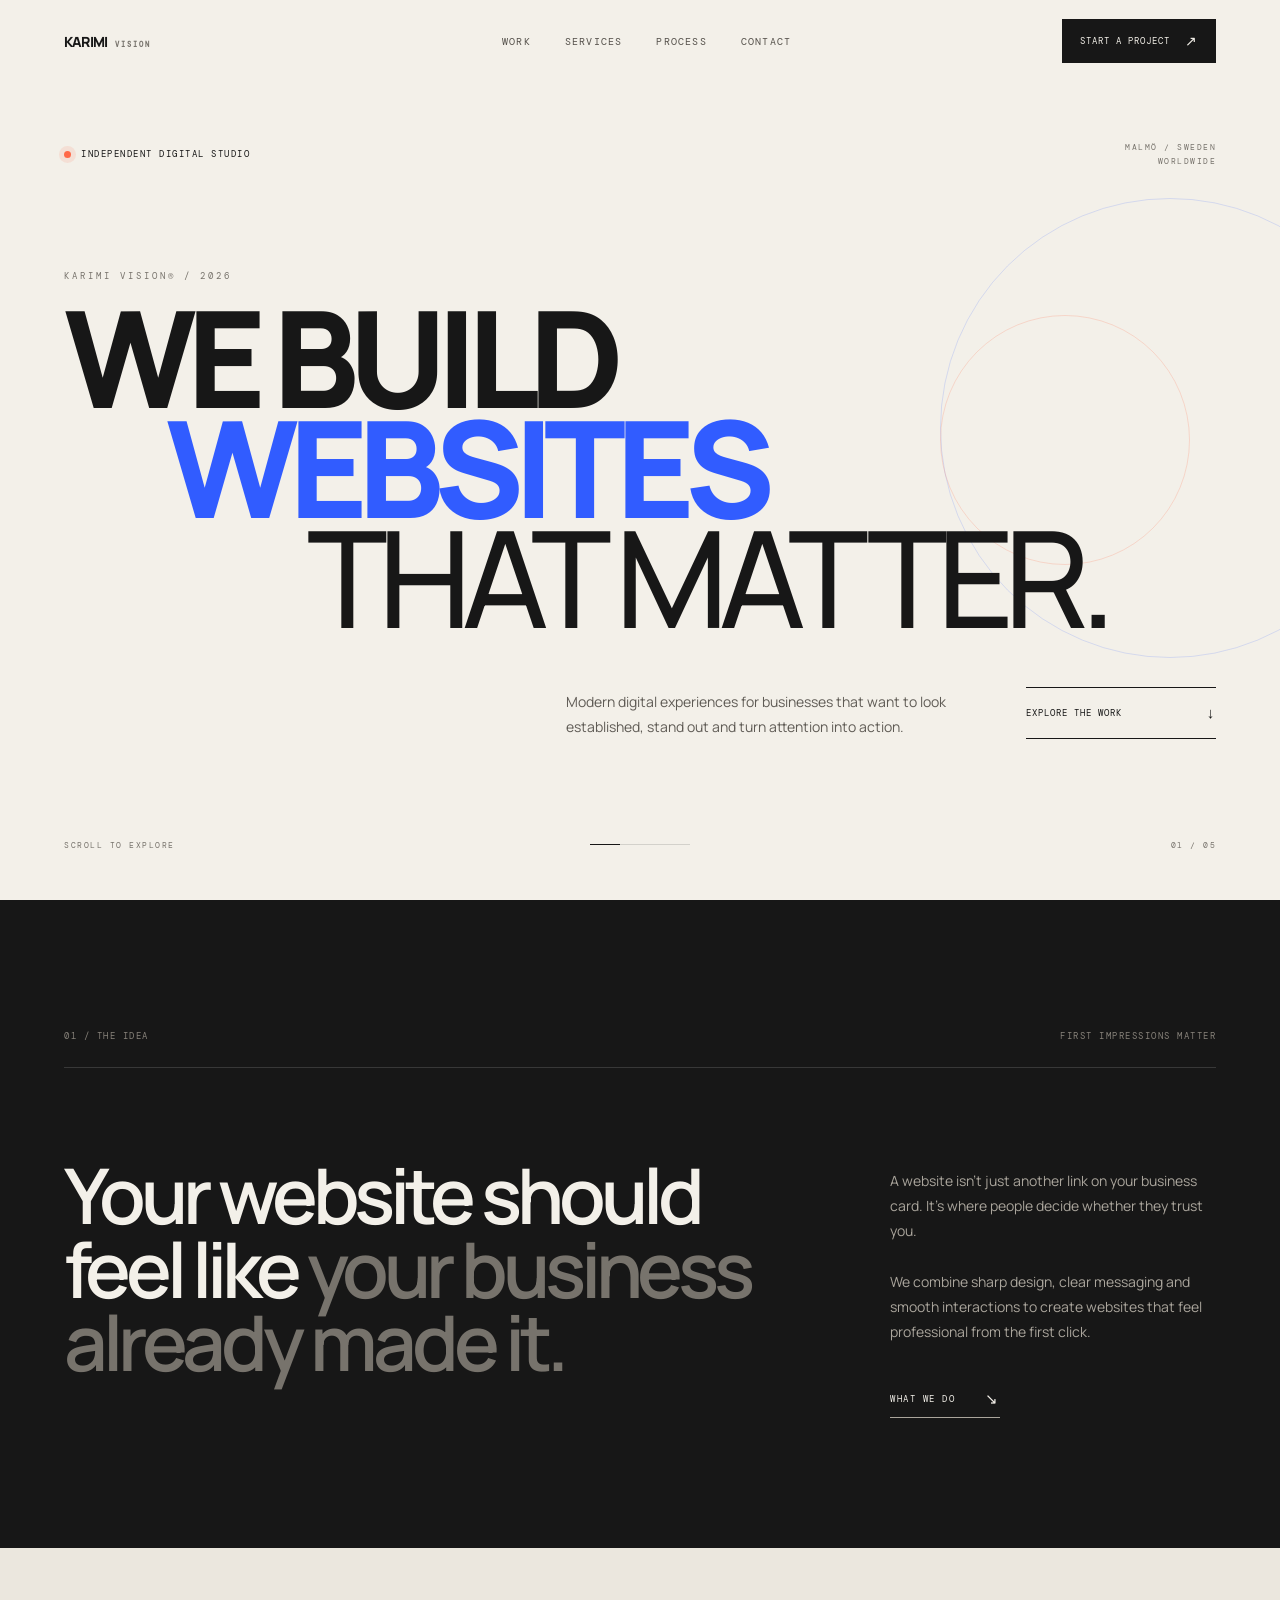
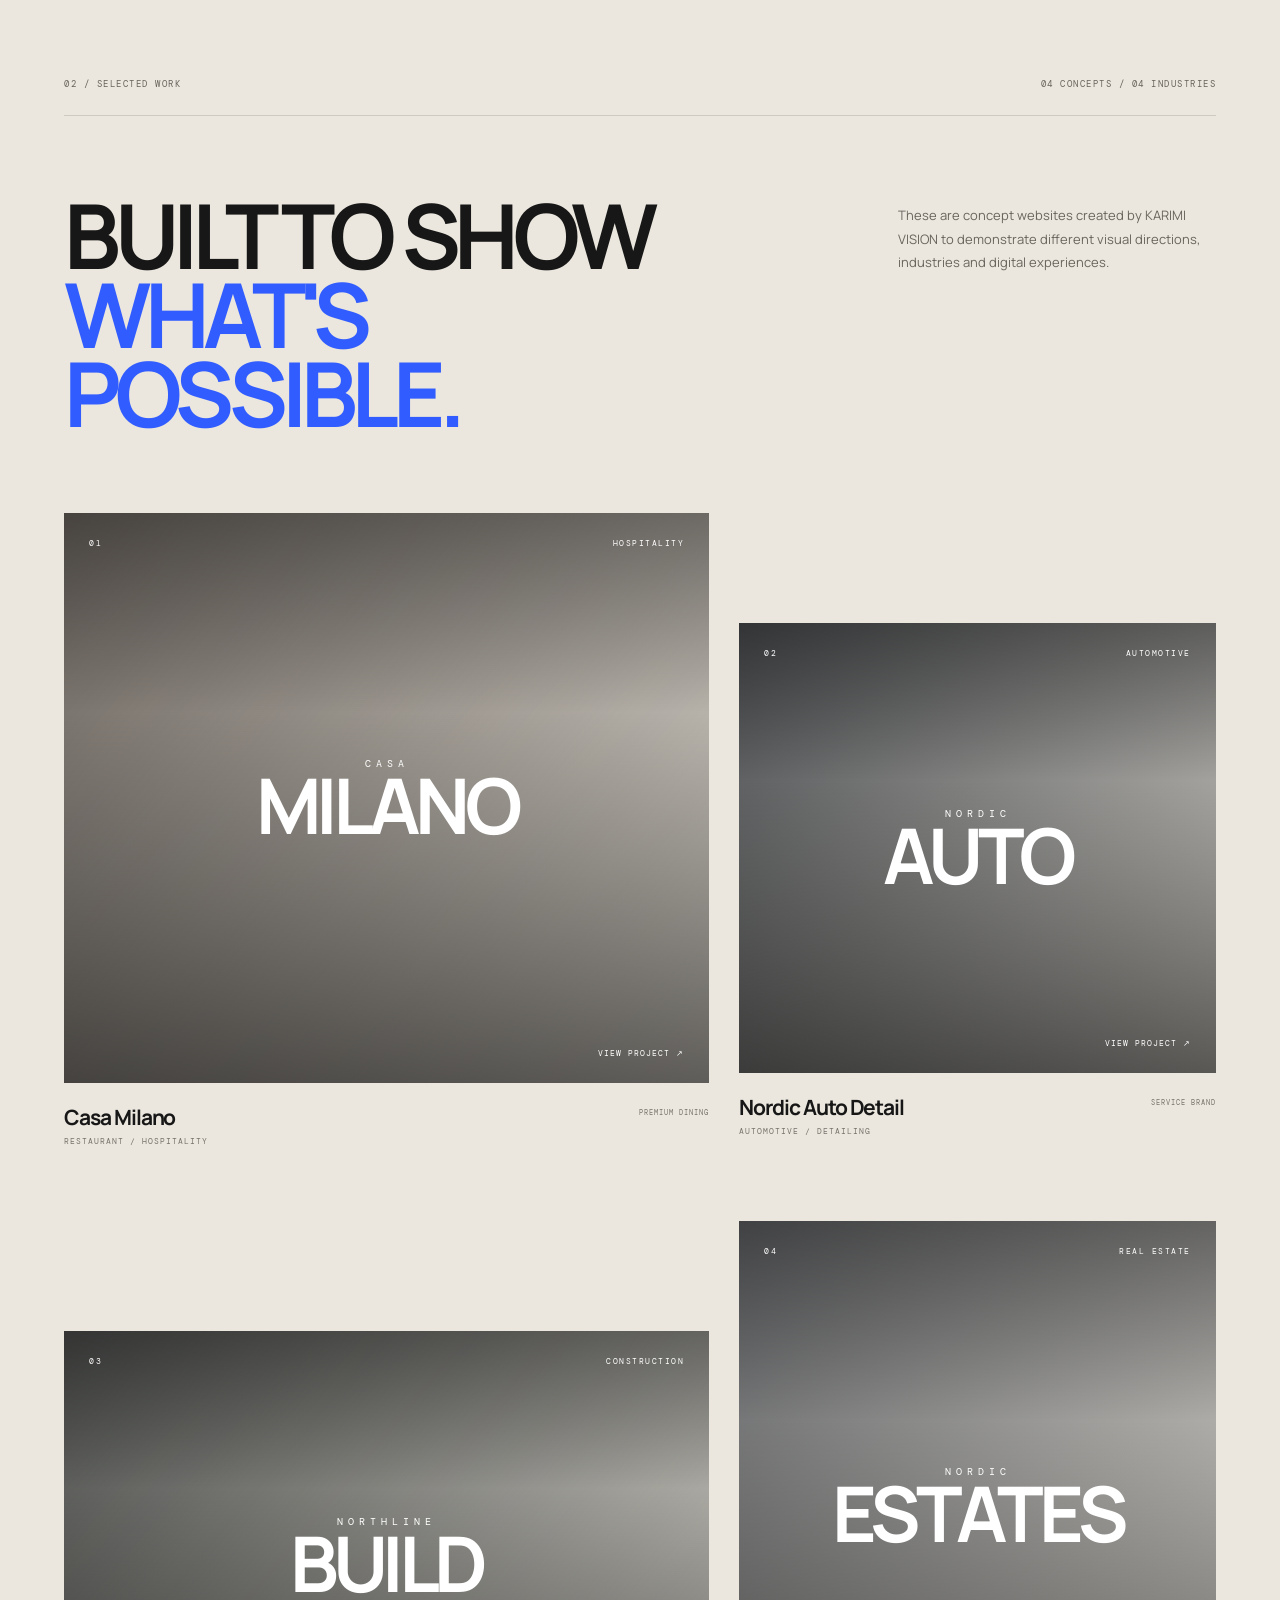
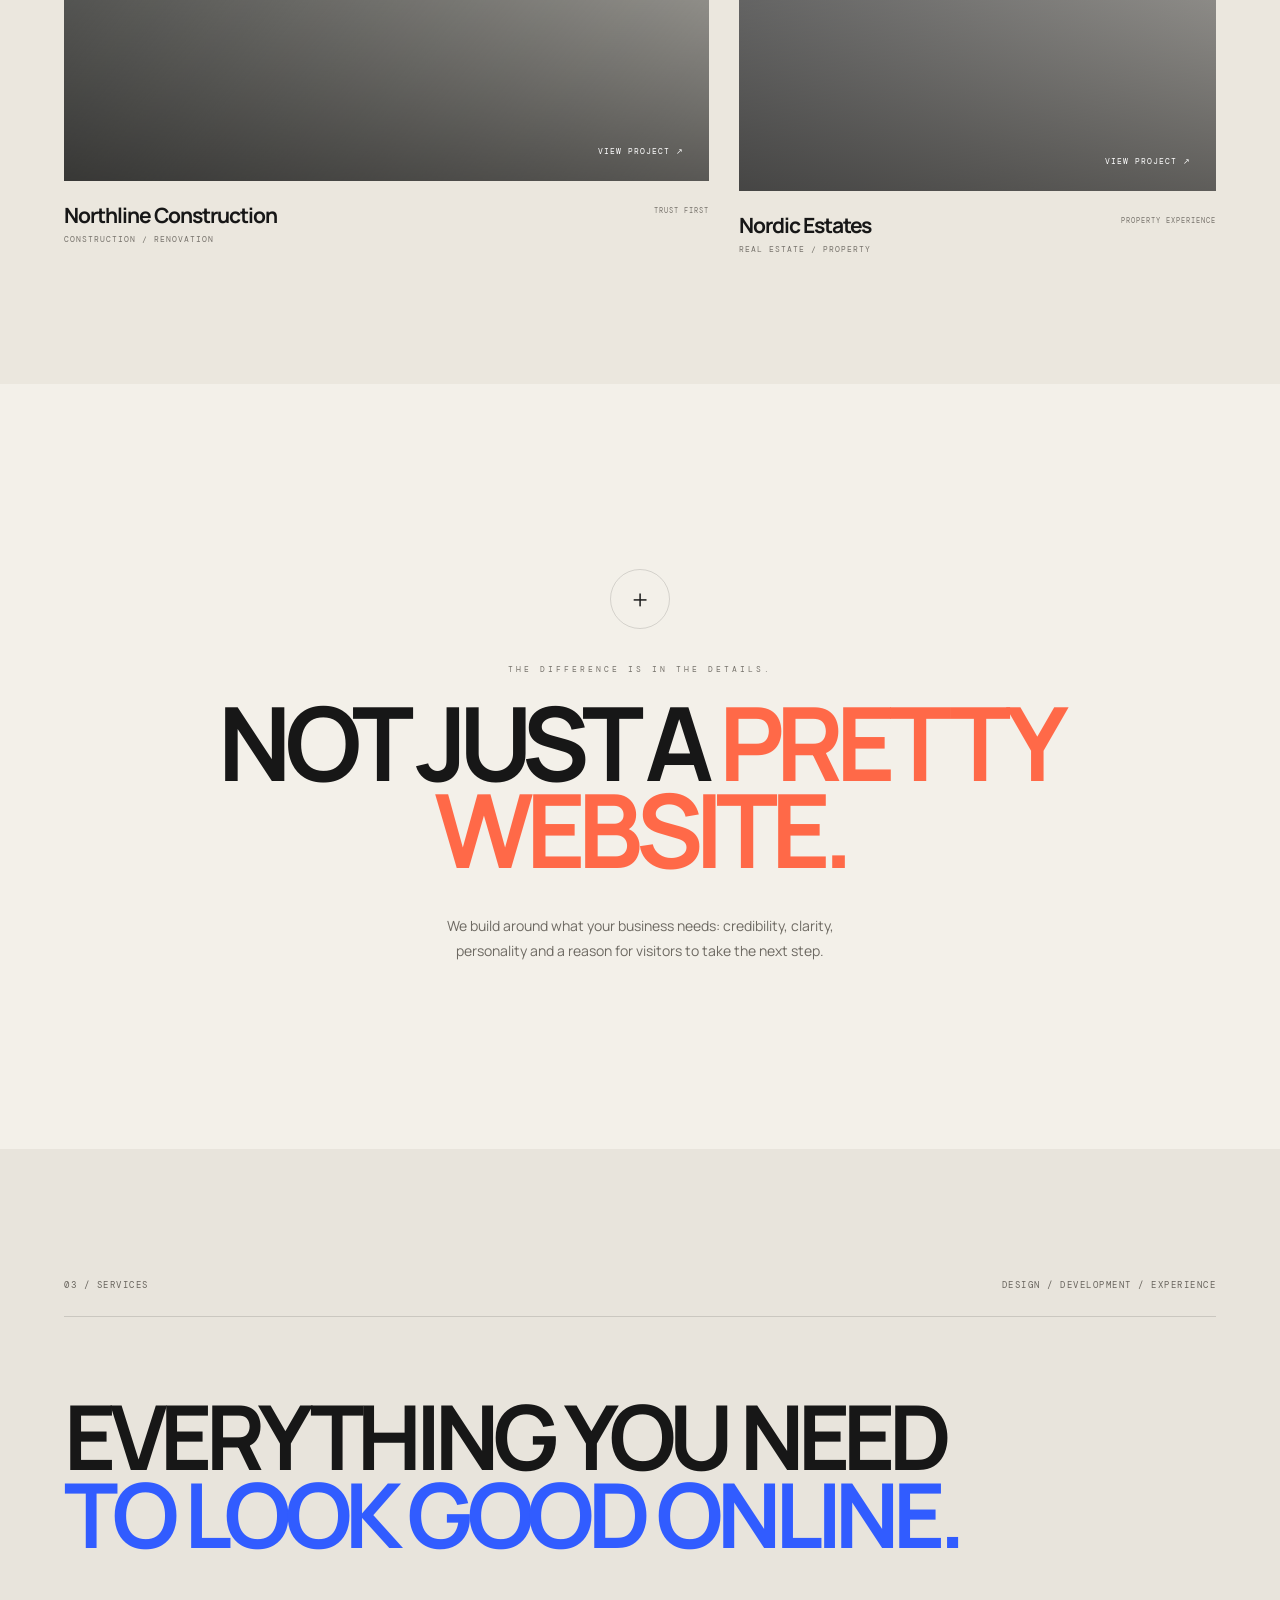
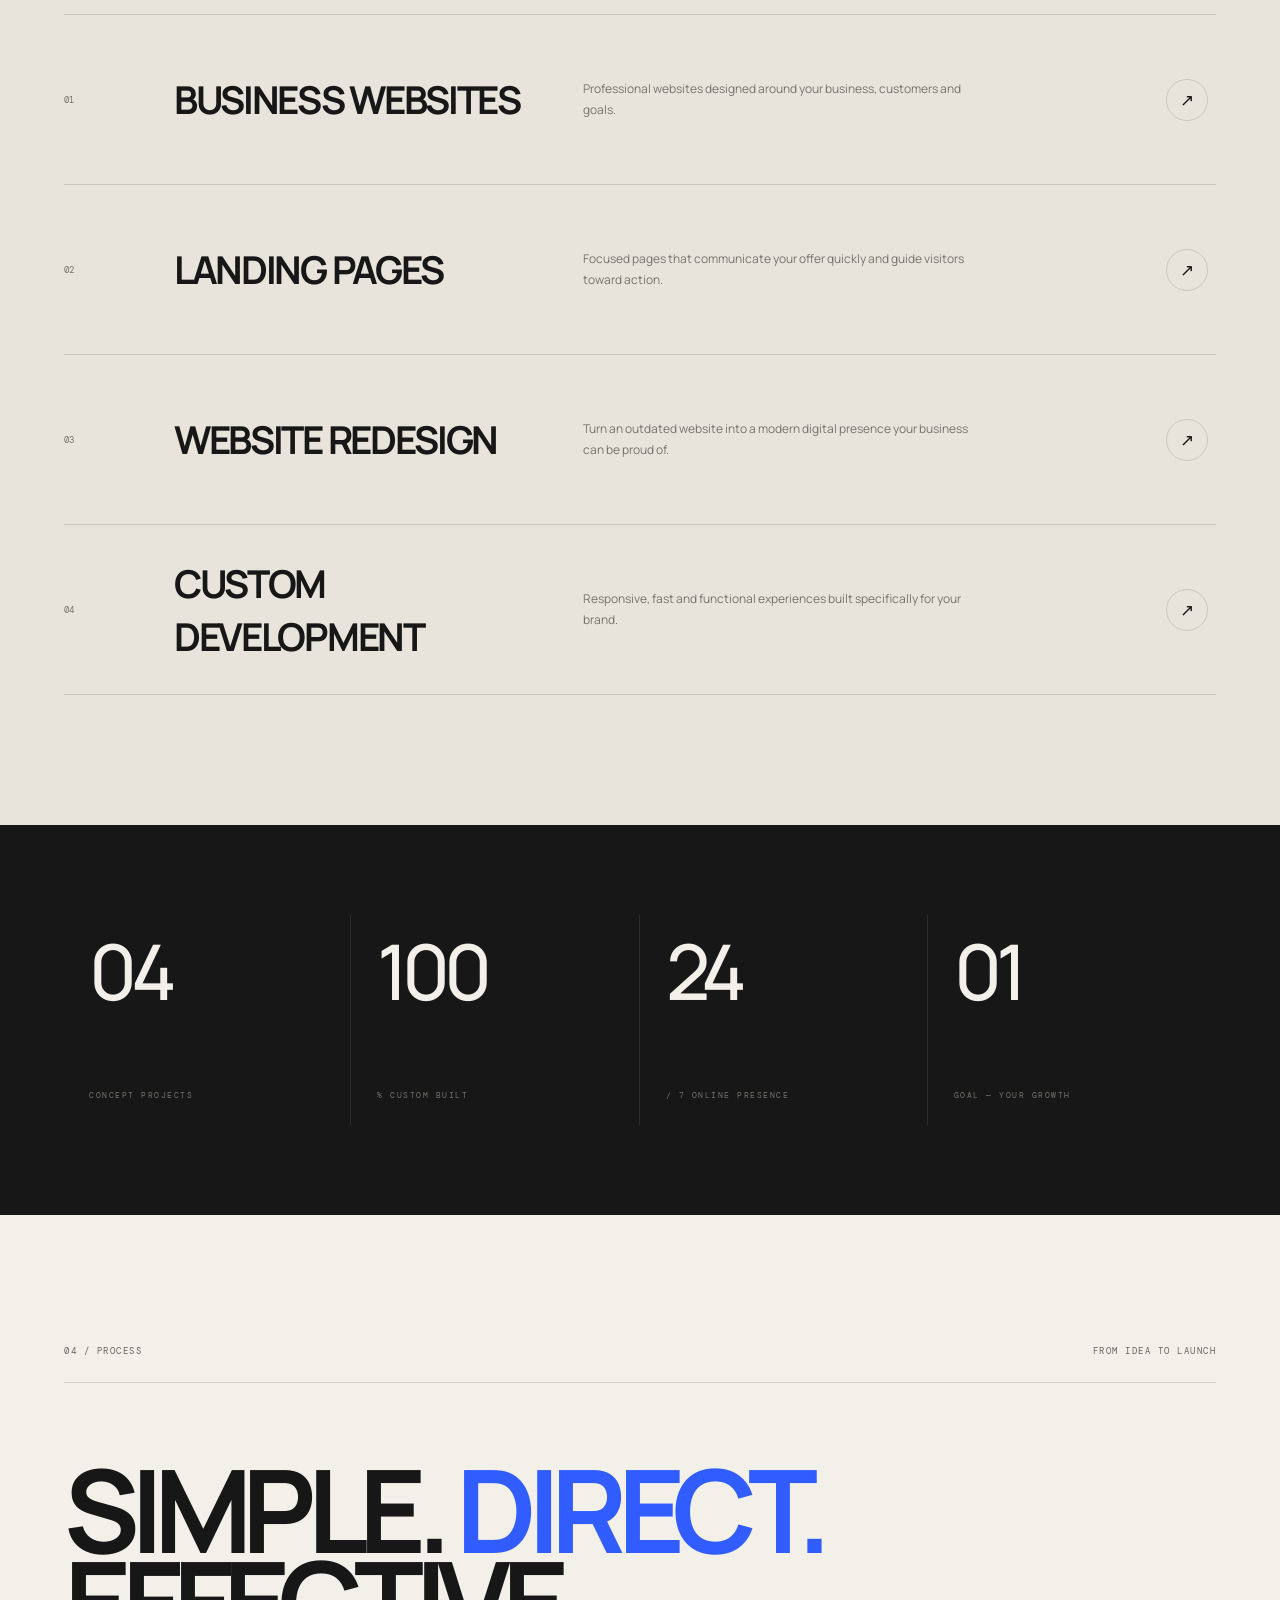
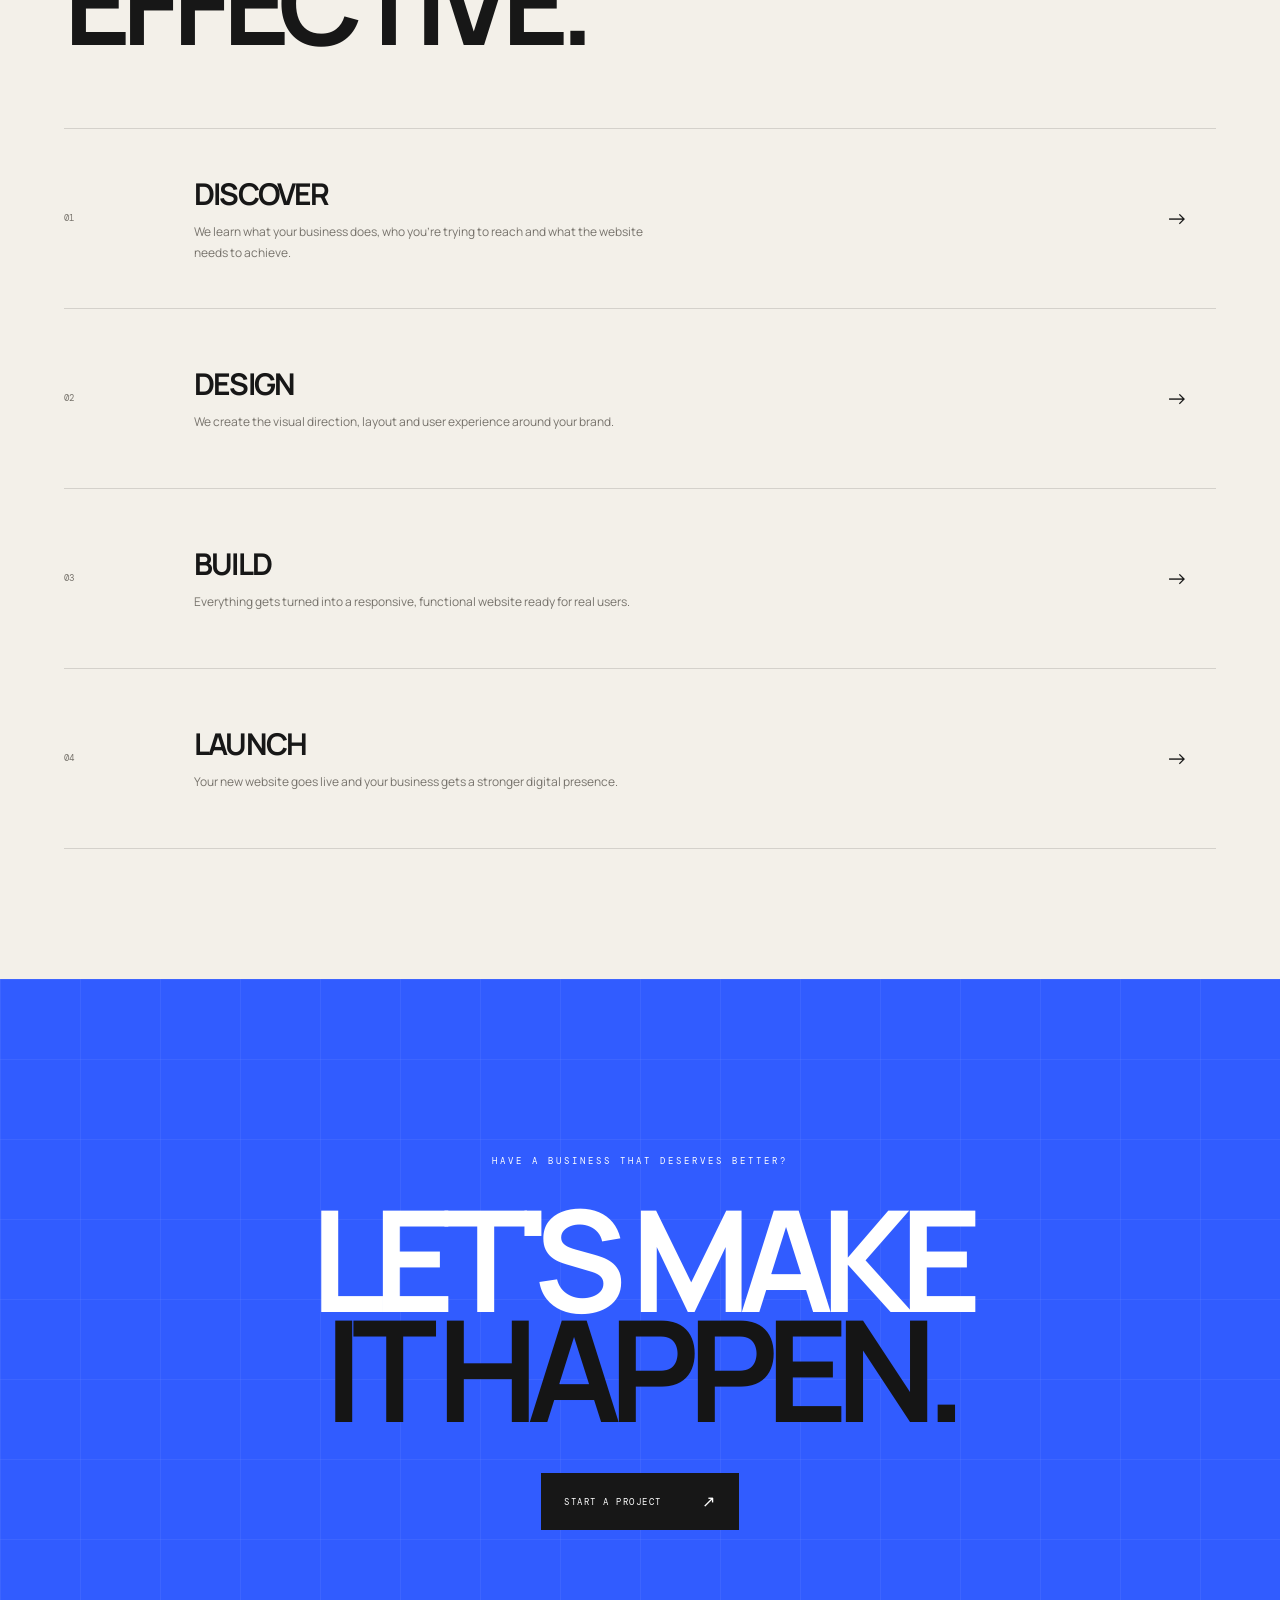
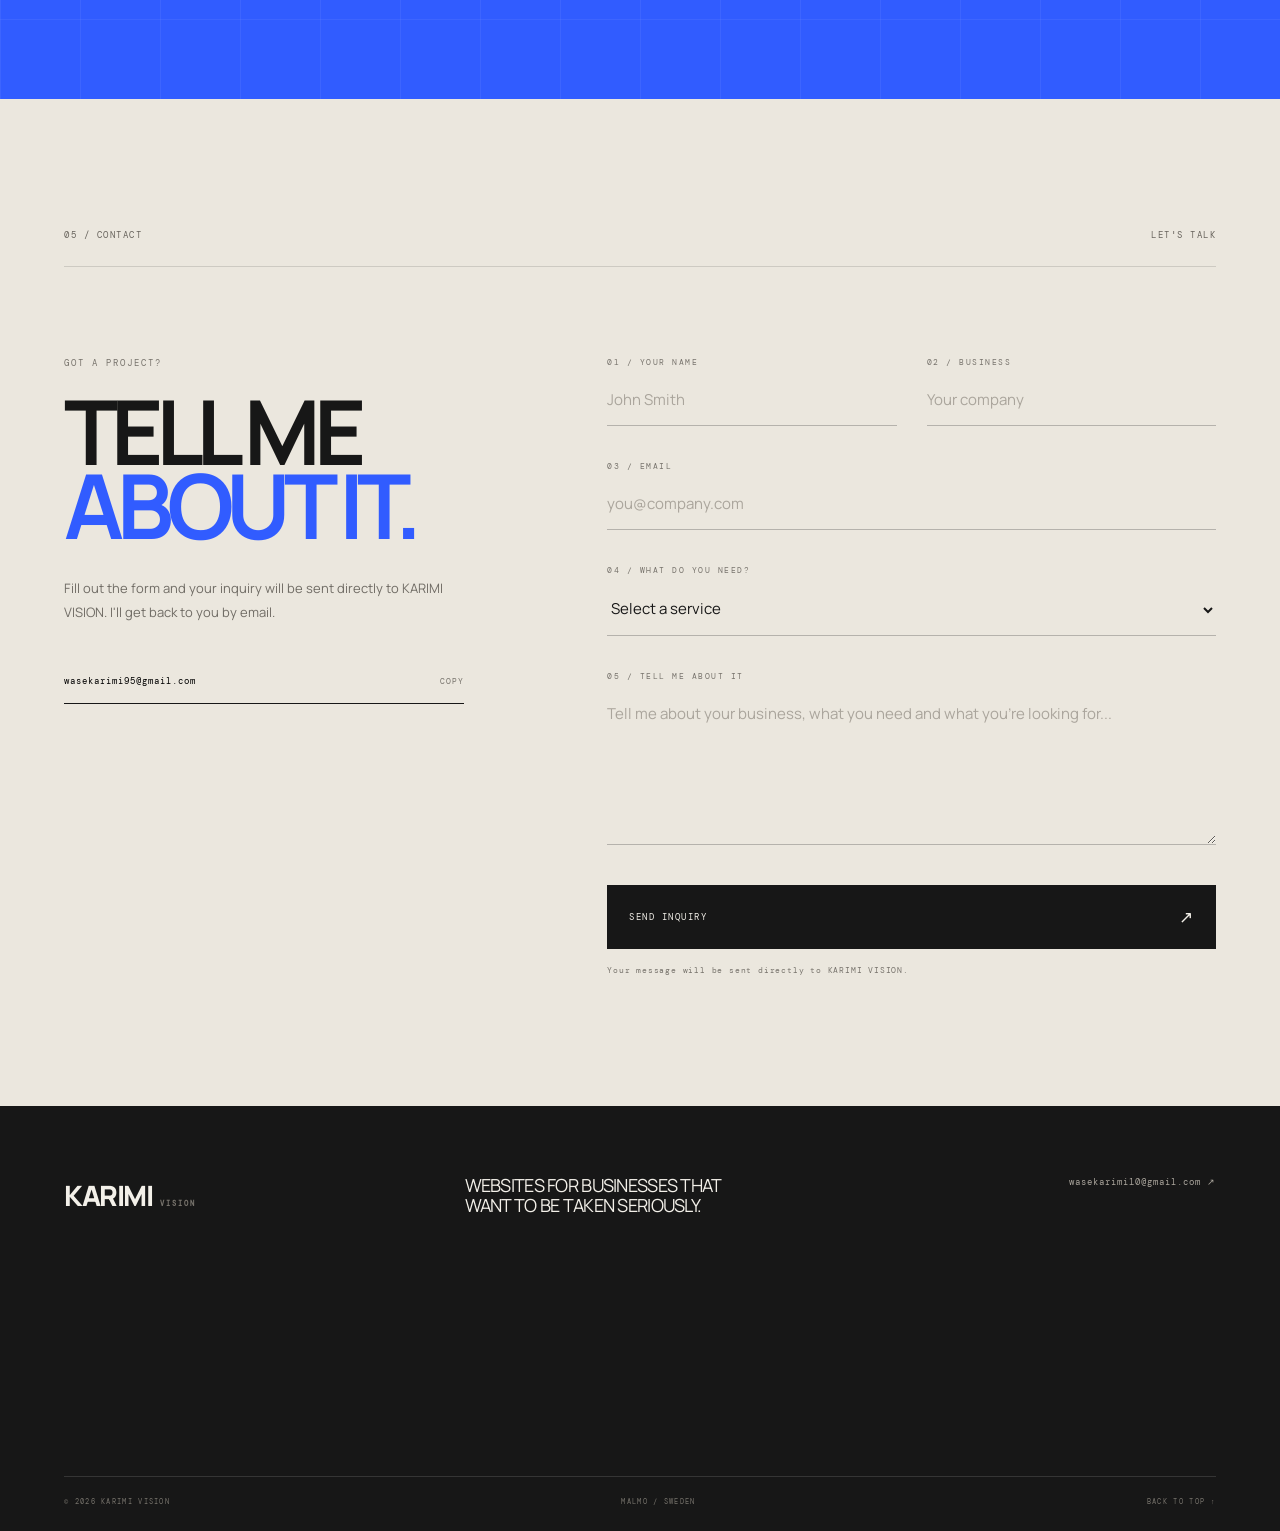
==== index.html @ 79d0174e "Add files via upload" ====
<!DOCTYPE html>
<html lang="en">

<head>
    <meta charset="UTF-8">
    <meta name="viewport" content="width=device-width, initial-scale=1.0">

    <title>KARIMI VISION — Digital Experiences</title>

    <meta name="description"
        content="KARIMI VISION creates modern, high-converting websites for businesses that want to stand out.">

    <link rel="preconnect" href="https://fonts.googleapis.com">
    <link rel="preconnect" href="https://fonts.gstatic.com" crossorigin>

    <link
        href="https://fonts.googleapis.com/css2?family=DM+Mono:wght@400;500&family=Manrope:wght@400;500;600;700;800&display=swap"
        rel="stylesheet">

    <link rel="stylesheet" href="style.css">
</head>

<body>

    <!-- =========================
         NAVIGATION
    ========================== -->

    <header class="nav" id="nav">

        <a href="#home" class="brand">
            <span>KARIMI</span>
            <small>VISION</small>
        </a>

        <nav class="desktop-nav">
            <a href="#work">Work</a>
            <a href="#services">Services</a>
            <a href="#process">Process</a>
            <a href="#contact">Contact</a>
        </nav>

        <a href="#contact" class="nav-button">
            Start a project
            <span>↗</span>
        </a>

        <button class="menu-button" id="menuButton" type="button" aria-label="Open navigation" aria-expanded="false">
            <span></span>
            <span></span>
        </button>

    </header>


    <!-- =========================
         MOBILE NAV
    ========================== -->

    <div class="mobile-nav" id="mobileNav">

        <div class="mobile-nav-inner">

            <div class="mobile-label">
                KARIMI VISION
            </div>

            <a href="#work">WORK <span>01</span></a>
            <a href="#services">SERVICES <span>02</span></a>
            <a href="#process">PROCESS <span>03</span></a>
            <a href="#contact">CONTACT <span>04</span></a>

        </div>

    </div>


    <main>

        <!-- =========================
             HERO
        ========================== -->

        <section class="hero" id="home">

            <div class="hero-grid"></div>

            <div class="hero-top">

                <div class="eyebrow">
                    <span class="live-dot"></span>
                    INDEPENDENT DIGITAL STUDIO
                </div>

                <div class="hero-meta">
                    MALMÖ / SWEDEN<br>
                    WORLDWIDE
                </div>

            </div>


            <div class="hero-main">

                <div class="hero-kicker">
                    KARIMI VISION® / 2026
                </div>

                <h1>
                    WE BUILD
                    <span>WEBSITES</span>
                    <i>THAT MATTER.</i>
                </h1>

                <div class="hero-bottom">

                    <p>
                        Modern digital experiences for businesses
                        that want to look established, stand out
                        and turn attention into action.
                    </p>

                    <a href="#work" class="hero-link">
                        <span>EXPLORE THE WORK</span>
                        <b>↓</b>
                    </a>

                </div>

            </div>


            <div class="hero-orbit orbit-one"></div>
            <div class="hero-orbit orbit-two"></div>

            <div class="hero-footer">

                <span>SCROLL TO EXPLORE</span>

                <div class="scroll-line">
                    <span></span>
                </div>

                <span>01 / 05</span>

            </div>

        </section>


        <!-- =========================
             INTRO
        ========================== -->

        <section class="intro section">

            <div class="section-top">

                <span>01 / THE IDEA</span>

                <span>FIRST IMPRESSIONS MATTER</span>

            </div>

            <div class="intro-layout">

                <h2>
                    Your website should feel like
                    <span>your business already made it.</span>
                </h2>

                <div class="intro-copy">

                    <p>
                        A website isn't just another link on your
                        business card. It's where people decide
                        whether they trust you.
                    </p>

                    <p>
                        We combine sharp design, clear messaging
                        and smooth interactions to create websites
                        that feel professional from the first click.
                    </p>

                    <a href="#services" class="text-link">
                        WHAT WE DO
                        <span>↘</span>
                    </a>

                </div>

            </div>

        </section>


        <!-- =========================
             WORK
        ========================== -->

        <section class="work section" id="work">

            <div class="section-top">

                <span>02 / SELECTED WORK</span>

                <span>04 CONCEPTS / 04 INDUSTRIES</span>

            </div>


            <div class="work-intro">

                <h2>
                    BUILT TO SHOW
                    <span>WHAT'S POSSIBLE.</span>
                </h2>

                <p>
                    These are concept websites created by KARIMI VISION
                    to demonstrate different visual directions,
                    industries and digital experiences.
                </p>

            </div>


            <div class="projects">

                <!-- PROJECT 01 -->

                <a href="PROJECTS/Casa-Milano/index.html" class="project project-main">

                    <div class="project-visual casa">

                        <div class="project-overlay"></div>

                        <div class="project-topline">
                            <span>01</span>
                            <span>HOSPITALITY</span>
                        </div>

                        <div class="project-center">
                            <span>CASA</span>
                            <strong>MILANO</strong>
                        </div>

                        <div class="project-corner">
                            VIEW PROJECT ↗
                        </div>

                    </div>

                    <div class="project-info">

                        <div>
                            <h3>Casa Milano</h3>
                            <p>Restaurant / Hospitality</p>
                        </div>

                        <span class="project-tag">
                            PREMIUM DINING
                        </span>

                    </div>

                </a>


                <!-- PROJECT 02 -->

                <a href="PROJECTS/Nordic-Auto-Detail/index.html" class="project project-small">

                    <div class="project-visual auto">

                        <div class="project-overlay"></div>

                        <div class="project-topline">
                            <span>02</span>
                            <span>AUTOMOTIVE</span>
                        </div>

                        <div class="project-center">
                            <span>NORDIC</span>
                            <strong>AUTO</strong>
                        </div>

                        <div class="project-corner">
                            VIEW PROJECT ↗
                        </div>

                    </div>

                    <div class="project-info">

                        <div>
                            <h3>Nordic Auto Detail</h3>
                            <p>Automotive / Detailing</p>
                        </div>

                        <span class="project-tag">
                            SERVICE BRAND
                        </span>

                    </div>

                </a>


                <!-- PROJECT 03 -->

                <a href="PROJECTS/Northline-Construction/index.html" class="project project-small">

                    <div class="project-visual construction">

                        <div class="project-overlay"></div>

                        <div class="project-topline">
                            <span>03</span>
                            <span>CONSTRUCTION</span>
                        </div>

                        <div class="project-center">
                            <span>NORTHLINE</span>
                            <strong>BUILD</strong>
                        </div>

                        <div class="project-corner">
                            VIEW PROJECT ↗
                        </div>

                    </div>

                    <div class="project-info">

                        <div>
                            <h3>Northline Construction</h3>
                            <p>Construction / Renovation</p>
                        </div>

                        <span class="project-tag">
                            TRUST FIRST
                        </span>

                    </div>

                </a>


                <!-- PROJECT 04 -->

                <a href="PROJECTS/Nordic-Estates/index.html" class="project project-main">

                    <div class="project-visual estates">

                        <div class="project-overlay"></div>

                        <div class="project-topline">
                            <span>04</span>
                            <span>REAL ESTATE</span>
                        </div>

                        <div class="project-center">
                            <span>NORDIC</span>
                            <strong>ESTATES</strong>
                        </div>

                        <div class="project-corner">
                            VIEW PROJECT ↗
                        </div>

                    </div>

                    <div class="project-info">

                        <div>
                            <h3>Nordic Estates</h3>
                            <p>Real Estate / Property</p>
                        </div>

                        <span class="project-tag">
                            PROPERTY EXPERIENCE
                        </span>

                    </div>

                </a>

            </div>

        </section>


        <!-- =========================
             STATEMENT
        ========================== -->

        <section class="statement section">

            <div class="statement-mark">
                +
            </div>

            <p class="statement-small">
                THE DIFFERENCE IS IN THE DETAILS.
            </p>

            <h2>
                NOT JUST A
                <span>PRETTY WEBSITE.</span>
            </h2>

            <p class="statement-text">
                We build around what your business needs:
                credibility, clarity, personality and a reason
                for visitors to take the next step.
            </p>

        </section>


        <!-- =========================
             SERVICES
        ========================== -->

        <section class="services section" id="services">

            <div class="section-top">

                <span>03 / SERVICES</span>

                <span>DESIGN / DEVELOPMENT / EXPERIENCE</span>

            </div>


            <div class="services-heading">

                <h2>
                    EVERYTHING YOU NEED
                    <span>TO LOOK GOOD ONLINE.</span>
                </h2>

            </div>


            <div class="services-list">

                <div class="service">

                    <div class="service-number">
                        01
                    </div>

                    <div class="service-title">
                        <h3>BUSINESS WEBSITES</h3>

                        <p>
                            Professional websites designed around
                            your business, customers and goals.
                        </p>
                    </div>

                    <div class="service-icon">
                        ↗
                    </div>

                </div>


                <div class="service">

                    <div class="service-number">
                        02
                    </div>

                    <div class="service-title">
                        <h3>LANDING PAGES</h3>

                        <p>
                            Focused pages that communicate your offer
                            quickly and guide visitors toward action.
                        </p>
                    </div>

                    <div class="service-icon">
                        ↗
                    </div>

                </div>


                <div class="service">

                    <div class="service-number">
                        03
                    </div>

                    <div class="service-title">
                        <h3>WEBSITE REDESIGN</h3>

                        <p>
                            Turn an outdated website into a modern
                            digital presence your business can be proud of.
                        </p>
                    </div>

                    <div class="service-icon">
                        ↗
                    </div>

                </div>


                <div class="service">

                    <div class="service-number">
                        04
                    </div>

                    <div class="service-title">
                        <h3>CUSTOM DEVELOPMENT</h3>

                        <p>
                            Responsive, fast and functional experiences
                            built specifically for your brand.
                        </p>
                    </div>

                    <div class="service-icon">
                        ↗
                    </div>

                </div>

            </div>

        </section>


        <!-- =========================
             NUMBERS
        ========================== -->

        <section class="numbers section">

            <div class="number-card">

                <strong data-number="04">00</strong>

                <span>
                    CONCEPT PROJECTS
                </span>

            </div>


            <div class="number-card">

                <strong data-number="100">00</strong>

                <span>
                    % CUSTOM BUILT
                </span>

            </div>


            <div class="number-card">

                <strong data-number="24">00</strong>

                <span>
                    / 7 ONLINE PRESENCE
                </span>

            </div>


            <div class="number-card">

                <strong data-number="01">00</strong>

                <span>
                    GOAL — YOUR GROWTH
                </span>

            </div>

        </section>


        <!-- =========================
             PROCESS
        ========================== -->

        <section class="process section" id="process">

            <div class="section-top">

                <span>04 / PROCESS</span>

                <span>FROM IDEA TO LAUNCH</span>

            </div>


            <div class="process-heading">

                <h2>
                    SIMPLE.
                    <span>DIRECT.</span>
                    EFFECTIVE.
                </h2>

            </div>


            <div class="process-list">

                <div class="process-item">

                    <div class="process-number">
                        01
                    </div>

                    <div>
                        <h3>DISCOVER</h3>

                        <p>
                            We learn what your business does,
                            who you're trying to reach and what
                            the website needs to achieve.
                        </p>
                    </div>

                    <span>→</span>

                </div>


                <div class="process-item">

                    <div class="process-number">
                        02
                    </div>

                    <div>
                        <h3>DESIGN</h3>

                        <p>
                            We create the visual direction,
                            layout and user experience around
                            your brand.
                        </p>
                    </div>

                    <span>→</span>

                </div>


                <div class="process-item">

                    <div class="process-number">
                        03
                    </div>

                    <div>
                        <h3>BUILD</h3>

                        <p>
                            Everything gets turned into a responsive,
                            functional website ready for real users.
                        </p>
                    </div>

                    <span>→</span>

                </div>


                <div class="process-item">

                    <div class="process-number">
                        04
                    </div>

                    <div>
                        <h3>LAUNCH</h3>

                        <p>
                            Your new website goes live and your
                            business gets a stronger digital presence.
                        </p>
                    </div>

                    <span>→</span>

                </div>

            </div>

        </section>


        <!-- =========================
             BIG CTA
        ========================== -->

        <section class="cta">

            <div class="cta-grid"></div>

            <div class="cta-inner">

                <span class="cta-label">
                    HAVE A BUSINESS THAT DESERVES BETTER?
                </span>

                <h2>
                    LET'S MAKE
                    <span>IT HAPPEN.</span>
                </h2>

                <a href="#contact" class="cta-button">
                    START A PROJECT
                    <span>↗</span>
                </a>

            </div>

        </section>


        <!-- =========================
             CONTACT
        ========================== -->

        <section class="contact section" id="contact">

            <div class="section-top">

                <span>05 / CONTACT</span>

                <span>LET'S TALK</span>

            </div>


            <div class="contact-layout">

                <div class="contact-left">

                    <div class="contact-label">
                        GOT A PROJECT?
                    </div>

                    <h2>
                        TELL ME
                        <span>ABOUT IT.</span>
                    </h2>

                    <p>
                        Fill out the form and your inquiry will
                        be sent directly to KARIMI VISION.
                        I'll get back to you by email.
                    </p>


                    <button class="email-copy" id="copyEmail" type="button">

                        <span>
                            wasekarimi95@gmail.com
                        </span>

                        <b>
                            COPY
                        </b>

                    </button>

                </div>


                <!-- WEB3FORMS -->

                <form class="contact-form" id="contactForm">

                    <!-- Web3Forms -->

                    <input type="hidden" name="access_key" value="d12f1f43-2801-46eb-aa96-471aec23baa8">

                    <input type="hidden" name="subject" value="New KARIMI VISION Website Inquiry">

                    <input type="hidden" name="from_name" value="KARIMI VISION Website">


                    <!-- Anti-spam -->

                    <input type="checkbox" name="botcheck" class="botcheck" tabindex="-1" autocomplete="off">


                    <div class="form-row">

                        <label>

                            <span>01 / YOUR NAME</span>

                            <input type="text" name="name" placeholder="John Smith" autocomplete="name" required>

                        </label>


                        <label>

                            <span>02 / BUSINESS</span>

                            <input type="text" name="business" placeholder="Your company" autocomplete="organization"
                                required>

                        </label>

                    </div>


                    <label>

                        <span>03 / EMAIL</span>

                        <input type="email" name="email" placeholder="you@company.com" autocomplete="email" required>

                    </label>


                    <label>

                        <span>04 / WHAT DO YOU NEED?</span>

                        <select name="service">

                            <option value="">
                                Select a service
                            </option>

                            <option value="Business website">
                                Business website
                            </option>

                            <option value="Restaurant website">
                                Restaurant website
                            </option>

                            <option value="Portfolio website">
                                Portfolio website
                            </option>

                            <option value="E-commerce">
                                E-commerce
                            </option>

                            <option value="Website redesign">
                                Website redesign
                            </option>

                            <option value="Something else">
                                Something else
                            </option>

                        </select>

                    </label>


                    <label>

                        <span>05 / TELL ME ABOUT IT</span>

                        <textarea name="message" rows="6"
                            placeholder="Tell me about your business, what you need and what you're looking for..."
                            required></textarea>

                    </label>


                    <button class="submit-button" type="submit">

                        <span class="submit-text">
                            SEND INQUIRY
                        </span>

                        <span class="submit-arrow">
                            ↗
                        </span>

                    </button>


                    <div class="form-status" id="formStatus" aria-live="polite">
                        Your message will be sent directly to KARIMI VISION.
                    </div>

                </form>

            </div>

        </section>

    </main>


    <!-- =========================
         FOOTER
    ========================== -->

    <footer class="footer">

        <div class="footer-main">

            <div class="footer-brand">
                <span>KARIMI</span>
                <small>VISION</small>
            </div>

            <div class="footer-statement">
                WEBSITES FOR BUSINESSES
                THAT WANT TO BE
                TAKEN SERIOUSLY.
            </div>

            <a href="mailto:wasekarimi10@gmail.com" class="footer-email">
                wasekarimi10@gmail.com ↗
            </a>

        </div>


        <div class="footer-bottom">

            <span>
                © 2026 KARIMI VISION
            </span>

            <span>
                MALMO / SWEDEN
            </span>

            <a href="#home">
                BACK TO TOP ↑
            </a>

        </div>

    </footer>


    <script src="script.js"></script>

</body>

</html>
---- style.css ----
/* =========================================
   KARIMI VISION
   Main stylesheet
========================================= */


/* =========================================
   RESET
========================================= */

* {
    margin: 0;
    padding: 0;
    box-sizing: border-box;
}

html {
    scroll-behavior: smooth;
}

body {
    background: #f3f0e9;
    color: #171717;
    font-family: "Manrope", sans-serif;
    overflow-x: hidden;
}

a {
    color: inherit;
    text-decoration: none;
}

button,
input,
textarea,
select {
    font: inherit;
}

button {
    border: 0;
}

::selection {
    background: #171717;
    color: #f3f0e9;
}


/* =========================================
   VARIABLES
========================================= */

:root {
    --bg: #f3f0e9;
    --paper: #ebe7de;
    --dark: #171717;
    --muted: #77736c;
    --line: rgba(23, 23, 23, 0.14);
    --blue: #315cff;
    --orange: #ff6948;
}


/* =========================================
   NAVIGATION
========================================= */

.nav {
    position: fixed;
    top: 0;
    left: 0;
    width: 100%;
    height: 82px;
    padding: 0 5vw;
    display: flex;
    align-items: center;
    justify-content: space-between;
    z-index: 100;
    transition:
        background 0.3s ease,
        border 0.3s ease,
        height 0.3s ease;
}

.nav.scrolled {
    height: 70px;
    background: rgba(243, 240, 233, 0.9);
    backdrop-filter: blur(16px);
    border-bottom: 1px solid var(--line);
}

.brand {
    display: flex;
    align-items: baseline;
    gap: 8px;
    font-size: 14px;
    font-weight: 800;
    letter-spacing: -0.5px;
}

.brand span {
    letter-spacing: -0.8px;
}

.brand small {
    font-family: "DM Mono", monospace;
    font-size: 7px;
    letter-spacing: 2px;
    color: var(--muted);
}

.desktop-nav {
    display: flex;
    gap: 34px;
    margin-left: 80px;
}

.desktop-nav a {
    position: relative;
    font-family: "DM Mono", monospace;
    font-size: 10px;
    text-transform: uppercase;
    letter-spacing: 1.2px;
    color: #55514b;
    transition: color 0.25s ease;
}

.desktop-nav a::after {
    content: "";
    position: absolute;
    left: 0;
    bottom: -6px;
    width: 0;
    height: 1px;
    background: var(--dark);
    transition: width 0.25s ease;
}

.desktop-nav a:hover {
    color: var(--dark);
}

.desktop-nav a:hover::after {
    width: 100%;
}

.nav-button {
    display: flex;
    align-items: center;
    gap: 15px;
    padding: 13px 18px;
    background: var(--dark);
    color: var(--bg);
    font-family: "DM Mono", monospace;
    font-size: 9px;
    letter-spacing: 1px;
    text-transform: uppercase;
    transition:
        transform 0.25s ease,
        background 0.25s ease;
}

.nav-button span {
    font-size: 14px;
}

.nav-button:hover {
    transform: translateY(-2px);
    background: var(--blue);
}


/* =========================================
   MOBILE MENU
========================================= */

.menu-button {
    display: none;
    width: 42px;
    height: 42px;
    background: var(--dark);
    cursor: pointer;
    align-items: center;
    justify-content: center;
    flex-direction: column;
    gap: 5px;
}

.menu-button span {
    width: 17px;
    height: 1px;
    background: var(--bg);
    transition: transform 0.25s ease;
}

.menu-button.active span:first-child {
    transform: translateY(3px) rotate(45deg);
}

.menu-button.active span:last-child {
    transform: translateY(-3px) rotate(-45deg);
}

.mobile-nav {
    position: fixed;
    inset: 0;
    background: var(--dark);
    color: var(--bg);
    z-index: 90;
    transform: translateY(-100%);
    transition: transform 0.5s cubic-bezier(.77, 0, .18, 1);
}

.mobile-nav.active {
    transform: translateY(0);
}

.mobile-nav-inner {
    height: 100%;
    padding: 130px 8vw 50px;
    display: flex;
    flex-direction: column;
    justify-content: center;
}

.mobile-label {
    margin-bottom: 35px;
    font-family: "DM Mono", monospace;
    font-size: 9px;
    letter-spacing: 3px;
    color: #85817a;
}

.mobile-nav a {
    padding: 18px 0;
    border-bottom: 1px solid rgba(255, 255, 255, 0.12);
    display: flex;
    align-items: center;
    justify-content: space-between;
    font-size: clamp(34px, 10vw, 65px);
    font-weight: 700;
    letter-spacing: -2px;
}

.mobile-nav a span {
    font-family: "DM Mono", monospace;
    font-size: 9px;
    letter-spacing: 2px;
    color: #777;
}


/* =========================================
   GENERAL
========================================= */

.section {
    padding: 130px 5vw;
}

.section-top {
    display: flex;
    justify-content: space-between;
    align-items: center;
    padding-bottom: 25px;
    border-bottom: 1px solid var(--line);
    font-family: "DM Mono", monospace;
    font-size: 9px;
    letter-spacing: 1.5px;
    color: #68645d;
}

.section-top span:last-child {
    text-align: right;
}


/* =========================================
   HERO
========================================= */

.hero {
    position: relative;
    min-height: 100vh;
    padding: 140px 5vw 50px;
    display: flex;
    flex-direction: column;
    justify-content: space-between;
    overflow: hidden;
    background: var(--bg);
}

.hero-grid {
    position: absolute;
    inset: 0;
    opacity: 0.45;
    pointer-events: none;
    background-image:
        linear-gradient(to right, transparent 49.95%, rgba(23, 23, 23, 0.07) 50%, transparent 50.05%),
        linear-gradient(to bottom, transparent 49.95%, rgba(23, 23, 23, 0.07) 50%, transparent 50.05%);
    background-size: 120px 120px;
}

.hero-top {
    position: relative;
    z-index: 2;
    display: flex;
    justify-content: space-between;
}

.eyebrow {
    display: flex;
    align-items: center;
    gap: 10px;
    font-family: "DM Mono", monospace;
    font-size: 9px;
    letter-spacing: 1.5px;
}

.live-dot {
    width: 7px;
    height: 7px;
    border-radius: 50%;
    background: var(--orange);
    box-shadow: 0 0 0 5px rgba(255, 105, 72, 0.12);
}

.hero-meta {
    font-family: "DM Mono", monospace;
    font-size: 8px;
    line-height: 1.8;
    letter-spacing: 1.5px;
    color: #77736c;
    text-align: right;
}

.hero-main {
    position: relative;
    z-index: 2;
    max-width: 1400px;
    width: 100%;
    margin: auto 0;
}

.hero-kicker {
    margin-bottom: 20px;
    font-family: "DM Mono", monospace;
    font-size: 9px;
    letter-spacing: 3px;
    color: #77736c;
}

.hero h1 {
    max-width: 1250px;
    font-size: clamp(60px, 10.5vw, 175px);
    line-height: 0.82;
    letter-spacing: -0.075em;
    font-weight: 800;
}

.hero h1 span {
    display: block;
    margin-left: 8vw;
    color: var(--blue);
}

.hero h1 i {
    display: block;
    margin-left: 19vw;
    font-style: normal;
    font-weight: 500;
}

.hero-bottom {
    width: min(100%, 650px);
    margin-top: 55px;
    margin-left: auto;
    display: flex;
    align-items: flex-end;
    justify-content: space-between;
    gap: 30px;
}

.hero-bottom p {
    max-width: 390px;
    font-size: 14px;
    line-height: 1.75;
    color: #5f5b55;
}

.hero-link {
    min-width: 190px;
    display: flex;
    justify-content: space-between;
    align-items: center;
    padding: 15px 0;
    border-top: 1px solid var(--dark);
    border-bottom: 1px solid var(--dark);
    font-family: "DM Mono", monospace;
    font-size: 9px;
    letter-spacing: 1px;
}

.hero-link b {
    font-size: 15px;
    font-weight: 400;
    transition: transform 0.25s ease;
}

.hero-link:hover b {
    transform: translateY(4px);
}

.hero-orbit {
    position: absolute;
    border: 1px solid rgba(49, 92, 255, 0.16);
    border-radius: 50%;
    pointer-events: none;
}

.orbit-one {
    width: 460px;
    height: 460px;
    right: -120px;
    top: 22%;
}

.orbit-two {
    width: 250px;
    height: 250px;
    right: 90px;
    top: 35%;
    border-color: rgba(255, 105, 72, 0.2);
}

.hero-footer {
    position: relative;
    z-index: 2;
    display: grid;
    grid-template-columns: 1fr 100px 1fr;
    align-items: center;
    gap: 20px;
    font-family: "DM Mono", monospace;
    font-size: 8px;
    letter-spacing: 1.5px;
    color: #77736c;
}

.hero-footer span:last-child {
    text-align: right;
}

.scroll-line {
    height: 1px;
    background: var(--line);
    position: relative;
    overflow: hidden;
}

.scroll-line span {
    position: absolute;
    left: 0;
    top: 0;
    width: 30%;
    height: 100%;
    background: var(--dark);
    animation: scrollMove 2.5s ease-in-out infinite;
}

@keyframes scrollMove {
    0% {
        left: -30%;
    }

    50% {
        left: 50%;
    }

    100% {
        left: 100%;
    }
}


/* =========================================
   INTRO
========================================= */

.intro {
    background: var(--dark);
    color: var(--bg);
}

.intro .section-top {
    border-color: rgba(255, 255, 255, 0.14);
    color: #87827a;
}

.intro-layout {
    display: grid;
    grid-template-columns: 1.5fr 0.7fr;
    gap: 10vw;
    padding-top: 90px;
}

.intro h2 {
    max-width: 850px;
    font-size: clamp(42px, 6vw, 92px);
    line-height: 0.96;
    letter-spacing: -0.065em;
    font-weight: 600;
}

.intro h2 span {
    color: #77736c;
}

.intro-copy {
    padding-top: 10px;
}

.intro-copy p {
    max-width: 400px;
    margin-bottom: 25px;
    font-size: 14px;
    line-height: 1.8;
    color: #aaa59c;
}

.text-link {
    display: inline-flex;
    align-items: center;
    gap: 30px;
    margin-top: 20px;
    padding-bottom: 8px;
    border-bottom: 1px solid #aaa59c;
    font-family: "DM Mono", monospace;
    font-size: 9px;
    letter-spacing: 1.5px;
}

.text-link span {
    font-size: 15px;
    transition: transform 0.25s ease;
}

.text-link:hover span {
    transform: translate(4px, 4px);
}


/* =========================================
   WORK
========================================= */

.work {
    background: var(--paper);
}

.work-intro {
    display: grid;
    grid-template-columns: 1fr 0.45fr;
    gap: 10vw;
    padding: 80px 0;
}

.work-intro h2 {
    max-width: 900px;
    font-size: clamp(48px, 7vw, 105px);
    line-height: 0.88;
    letter-spacing: -0.07em;
}

.work-intro h2 span {
    display: block;
    color: var(--blue);
}

.work-intro p {
    max-width: 350px;
    padding-top: 8px;
    color: #69655e;
    font-size: 13px;
    line-height: 1.8;
}

.projects {
    display: grid;
    grid-template-columns: 1.15fr 0.85fr;
    gap: 75px 30px;
}

.project {
    display: block;
}

.project-main {
    grid-column: span 1;
}

.project-small {
    margin-top: 110px;
}

.project-visual {
    position: relative;
    height: 570px;
    overflow: hidden;
    color: white;
    transition: transform 0.5s cubic-bezier(.2, .7, .2, 1);
}

.project-small .project-visual {
    height: 450px;
}

.project:hover .project-visual {
    transform: translateY(-7px);
}

.project-visual::before {
    content: "";
    position: absolute;
    inset: -15px;
    background-size: cover;
    background-position: center;
    transition: transform 0.8s cubic-bezier(.2, .7, .2, 1);
}

.project:hover .project-visual::before {
    transform: scale(1.06);
}

.casa::before {
    background-image:
        linear-gradient(130deg, rgba(20, 12, 8, .6), rgba(20, 12, 8, .1)),
        url("https://images.unsplash.com/photo-1552566626-52f8b828add9?auto=format&fit=crop&w=1600&q=85");
}

.auto::before {
    background-image:
        linear-gradient(130deg, rgba(5, 10, 18, .7), rgba(5, 10, 18, .15)),
        url("https://images.unsplash.com/photo-1504215680853-026ed2a45def?auto=format&fit=crop&w=1400&q=85");
}

.construction::before {
    background-image:
        linear-gradient(130deg, rgba(8, 12, 13, .7), rgba(8, 12, 13, .15)),
        url("https://images.unsplash.com/photo-1503387762-592deb58ef4e?auto=format&fit=crop&w=1400&q=85");
}

.estates::before {
    background-image:
        linear-gradient(130deg, rgba(10, 15, 25, .62), rgba(10, 15, 25, .1)),
        url("https://images.unsplash.com/photo-1600607687920-4e2a09cf159d?auto=format&fit=crop&w=1600&q=85");
}

.project-overlay {
    position: absolute;
    inset: 0;
    background:
        linear-gradient(to bottom,
            rgba(0, 0, 0, .35),
            transparent 35%,
            rgba(0, 0, 0, .55));
    z-index: 1;
}

.project-topline {
    position: absolute;
    top: 25px;
    left: 25px;
    right: 25px;
    z-index: 3;
    display: flex;
    justify-content: space-between;
    font-family: "DM Mono", monospace;
    font-size: 8px;
    letter-spacing: 1.5px;
}

.project-center {
    position: absolute;
    z-index: 3;
    left: 50%;
    top: 50%;
    transform: translate(-50%, -50%);
    text-align: center;
    white-space: nowrap;
}

.project-center span,
.project-center strong {
    display: block;
}

.project-center span {
    font-family: "DM Mono", monospace;
    font-size: 10px;
    letter-spacing: 5px;
}

.project-center strong {
    font-size: clamp(48px, 6vw, 100px);
    line-height: 0.9;
    letter-spacing: -0.07em;
}

.project-corner {
    position: absolute;
    right: 25px;
    bottom: 25px;
    z-index: 3;
    font-family: "DM Mono", monospace;
    font-size: 8px;
    letter-spacing: 1px;
}

.project-info {
    display: flex;
    justify-content: space-between;
    align-items: flex-start;
    gap: 20px;
    padding-top: 20px;
}

.project-info h3 {
    font-size: 21px;
    letter-spacing: -0.05em;
}

.project-info p {
    margin-top: 5px;
    font-family: "DM Mono", monospace;
    font-size: 8px;
    letter-spacing: 1px;
    color: #77736c;
    text-transform: uppercase;
}

.project-tag {
    padding-top: 5px;
    font-family: "DM Mono", monospace;
    font-size: 7px;
    letter-spacing: 1px;
    color: #77736c;
    text-align: right;
}


/* =========================================
   STATEMENT
========================================= */

.statement {
    min-height: 85vh;
    display: flex;
    flex-direction: column;
    justify-content: center;
    align-items: center;
    text-align: center;
    background: var(--bg);
}

.statement-mark {
    width: 60px;
    height: 60px;
    display: grid;
    place-items: center;
    border: 1px solid var(--line);
    border-radius: 50%;
    font-size: 28px;
    font-weight: 300;
    margin-bottom: 35px;
}

.statement-small {
    margin-bottom: 25px;
    font-family: "DM Mono", monospace;
    font-size: 8px;
    letter-spacing: 3px;
    color: #77736c;
}

.statement h2 {
    max-width: 950px;
    font-size: clamp(55px, 8vw, 130px);
    line-height: 0.85;
    letter-spacing: -0.075em;
}

.statement h2 span {
    color: var(--orange);
}

.statement-text {
    max-width: 430px;
    margin-top: 40px;
    font-size: 14px;
    line-height: 1.8;
    color: #6d6962;
}


/* =========================================
   SERVICES
========================================= */

.services {
    background: #e8e4dc;
}

.services-heading {
    padding: 80px 0 60px;
}

.services-heading h2 {
    max-width: 1000px;
    font-size: clamp(50px, 7vw, 105px);
    line-height: 0.88;
    letter-spacing: -0.07em;
}

.services-heading h2 span {
    display: block;
    color: var(--blue);
}

.services-list {
    border-top: 1px solid var(--line);
}

.service {
    display: grid;
    grid-template-columns: 80px 1fr 50px;
    gap: 30px;
    align-items: center;
    min-height: 170px;
    border-bottom: 1px solid var(--line);
    transition: padding 0.35s ease;
}

.service:hover {
    padding-left: 20px;
    padding-right: 20px;
}

.service-number {
    font-family: "DM Mono", monospace;
    font-size: 9px;
    color: #77736c;
}

.service-title {
    display: grid;
    grid-template-columns: minmax(250px, 0.65fr) 1fr;
    align-items: center;
    gap: 50px;
}

.service-title h3 {
    font-size: clamp(25px, 3vw, 43px);
    letter-spacing: -0.06em;
}

.service-title p {
    max-width: 390px;
    font-size: 12px;
    line-height: 1.7;
    color: #77736c;
}

.service-icon {
    width: 42px;
    height: 42px;
    display: grid;
    place-items: center;
    border: 1px solid var(--line);
    border-radius: 50%;
    font-size: 17px;
    transition:
        background 0.25s ease,
        color 0.25s ease;
}

.service:hover .service-icon {
    background: var(--dark);
    color: var(--bg);
}


/* =========================================
   NUMBERS
========================================= */

.numbers {
    padding-top: 90px;
    padding-bottom: 90px;
    display: grid;
    grid-template-columns: repeat(4, 1fr);
    gap: 1px;
    background: var(--dark);
}

.number-card {
    min-height: 210px;
    padding: 25px;
    display: flex;
    flex-direction: column;
    justify-content: space-between;
    background: var(--dark);
    color: var(--bg);
    border-right: 1px solid rgba(255, 255, 255, 0.1);
}

.number-card:last-child {
    border-right: 0;
}

.number-card strong {
    font-size: clamp(55px, 6vw, 95px);
    line-height: 0.8;
    letter-spacing: -0.08em;
    font-weight: 500;
}

.number-card span {
    font-family: "DM Mono", monospace;
    font-size: 8px;
    letter-spacing: 1.5px;
    color: #77736c;
}


/* =========================================
   PROCESS
========================================= */

.process {
    background: var(--bg);
}

.process-heading {
    padding: 80px 0;
}

.process-heading h2 {
    font-size: clamp(60px, 9vw, 135px);
    line-height: 0.8;
    letter-spacing: -0.08em;
}

.process-heading h2 span {
    color: var(--blue);
}

.process-list {
    border-top: 1px solid var(--line);
}

.process-item {
    min-height: 180px;
    display: grid;
    grid-template-columns: 100px 1fr 50px;
    align-items: center;
    gap: 30px;
    border-bottom: 1px solid var(--line);
}

.process-number {
    font-family: "DM Mono", monospace;
    font-size: 9px;
    color: #77736c;
}

.process-item h3 {
    font-size: 30px;
    letter-spacing: -0.06em;
}

.process-item p {
    max-width: 460px;
    margin-top: 8px;
    font-size: 12px;
    line-height: 1.7;
    color: #77736c;
}

.process-item>span {
    font-size: 22px;
    transition: transform 0.25s ease;
}

.process-item:hover>span {
    transform: translateX(7px);
}


/* =========================================
   CTA
========================================= */

.cta {
    position: relative;
    min-height: 80vh;
    display: grid;
    place-items: center;
    overflow: hidden;
    background: var(--blue);
    color: white;
}

.cta-grid {
    position: absolute;
    inset: 0;
    opacity: 0.2;
    background-image:
        linear-gradient(rgba(255, 255, 255, .3) 1px, transparent 1px),
        linear-gradient(90deg, rgba(255, 255, 255, .3) 1px, transparent 1px);
    background-size: 80px 80px;
}

.cta-inner {
    position: relative;
    z-index: 2;
    width: 90%;
    text-align: center;
}

.cta-label {
    font-family: "DM Mono", monospace;
    font-size: 9px;
    letter-spacing: 3px;
}

.cta h2 {
    margin: 35px 0 50px;
    font-size: clamp(65px, 11vw, 175px);
    line-height: 0.78;
    letter-spacing: -0.085em;
}

.cta h2 span {
    display: block;
    color: #151515;
}

.cta-button {
    display: inline-flex;
    align-items: center;
    gap: 40px;
    padding: 18px 23px;
    background: var(--dark);
    color: white;
    font-family: "DM Mono", monospace;
    font-size: 9px;
    letter-spacing: 1.5px;
    transition:
        transform 0.25s ease,
        background 0.25s ease;
}

.cta-button span {
    font-size: 16px;
}

.cta-button:hover {
    transform: translateY(-4px);
    background: var(--orange);
}


/* =========================================
   CONTACT
========================================= */

.contact {
    background: #ebe7de;
}

.contact-layout {
    display: grid;
    grid-template-columns: 0.75fr 1.1fr;
    gap: 10vw;
    padding-top: 90px;
}

.contact-left {
    position: sticky;
    top: 120px;
    align-self: start;
}

.contact-label {
    margin-bottom: 25px;
    font-family: "DM Mono", monospace;
    font-size: 9px;
    letter-spacing: 2px;
    color: #77736c;
}

.contact-left h2 {
    font-size: clamp(55px, 7vw, 105px);
    line-height: 0.83;
    letter-spacing: -0.08em;
}

.contact-left h2 span {
    display: block;
    color: var(--blue);
}

.contact-left>p {
    max-width: 390px;
    margin-top: 35px;
    font-size: 13px;
    line-height: 1.8;
    color: #706c65;
}

.email-copy {
    width: 100%;
    max-width: 400px;
    margin-top: 35px;
    padding: 16px 0;
    display: flex;
    justify-content: space-between;
    align-items: center;
    border-bottom: 1px solid var(--dark);
    background: transparent;
    cursor: pointer;
    text-align: left;
}

.email-copy span {
    font-family: "DM Mono", monospace;
    font-size: 9px;
    letter-spacing: 1px;
}

.email-copy b {
    font-family: "DM Mono", monospace;
    font-size: 8px;
    letter-spacing: 1px;
    font-weight: 400;
    color: #77736c;
}


/* =========================================
   FORM
========================================= */

.contact-form {
    width: 100%;
}

.contact-form>label,
.form-row label {
    display: block;
}

.form-row {
    display: grid;
    grid-template-columns: 1fr 1fr;
    gap: 30px;
}

.contact-form label {
    margin-bottom: 35px;
}

.contact-form label>span {
    display: block;
    margin-bottom: 10px;
    font-family: "DM Mono", monospace;
    font-size: 8px;
    letter-spacing: 1.5px;
    color: #77736c;
}

.contact-form input,
.contact-form textarea,
.contact-form select {
    width: 100%;
    border: 0;
    border-bottom: 1px solid rgba(23, 23, 23, 0.25);
    outline: 0;
    border-radius: 0;
    padding: 12px 0 15px;
    background: transparent;
    color: var(--dark);
    font-size: 15px;
    transition: border-color 0.25s ease;
}

.contact-form input:focus,
.contact-form textarea:focus,
.contact-form select:focus {
    border-color: var(--blue);
}

.contact-form textarea {
    resize: vertical;
    min-height: 145px;
}

.contact-form select {
    cursor: pointer;
}

.contact-form input::placeholder,
.contact-form textarea::placeholder {
    color: #aaa59c;
}

.submit-button {
    width: 100%;
    padding: 21px 22px;
    display: flex;
    align-items: center;
    justify-content: space-between;
    background: var(--dark);
    color: var(--bg);
    cursor: pointer;
    font-family: "DM Mono", monospace;
    font-size: 9px;
    letter-spacing: 1.5px;
    transition:
        background 0.25s ease,
        transform 0.25s ease;
}

.submit-button:hover:not(:disabled) {
    background: var(--blue);
    transform: translateY(-3px);
}

.submit-arrow {
    font-size: 17px;
}

.submit-button:disabled {
    cursor: wait;
    opacity: 0.65;
}

.form-status {
    min-height: 25px;
    padding-top: 15px;
    font-family: "DM Mono", monospace;
    font-size: 8px;
    letter-spacing: 0.8px;
    line-height: 1.6;
    color: #77736c;
}

.form-status.success {
    color: #2e7d4f;
}

.form-status.error {
    color: #c64b32;
}

.botcheck {
    position: absolute !important;
    left: -9999px !important;
    width: 1px !important;
    height: 1px !important;
    opacity: 0 !important;
}


/* =========================================
   FOOTER
========================================= */

.footer {
    padding: 70px 5vw 25px;
    background: var(--dark);
    color: var(--bg);
}

.footer-main {
    min-height: 300px;
    display: grid;
    grid-template-columns: 1fr 1fr 1fr;
    gap: 50px;
    align-items: start;
}

.footer-brand {
    display: flex;
    align-items: baseline;
    gap: 8px;
    font-size: 28px;
    font-weight: 800;
    letter-spacing: -1.5px;
}

.footer-brand small {
    font-family: "DM Mono", monospace;
    font-size: 7px;
    letter-spacing: 2px;
    color: #77736c;
}

.footer-statement {
    max-width: 300px;
    font-size: 18px;
    line-height: 1.1;
    letter-spacing: -0.04em;
}

.footer-email {
    justify-self: end;
    font-family: "DM Mono", monospace;
    font-size: 9px;
    letter-spacing: 1px;
    color: #aaa59c;
    transition: color 0.25s ease;
}

.footer-email:hover {
    color: white;
}

.footer-bottom {
    padding-top: 20px;
    border-top: 1px solid rgba(255, 255, 255, 0.13);
    display: flex;
    justify-content: space-between;
    gap: 20px;
    font-family: "DM Mono", monospace;
    font-size: 7px;
    letter-spacing: 1.3px;
    color: #77736c;
}

.footer-bottom a {
    transition: color 0.25s ease;
}

.footer-bottom a:hover {
    color: white;
}


/* =========================================
   REVEAL ANIMATIONS
========================================= */

.reveal {
    opacity: 0;
    transform: translateY(35px);
    transition:
        opacity 0.8s ease,
        transform 0.8s cubic-bezier(.2, .7, .2, 1);
}

.reveal.visible {
    opacity: 1;
    transform: translateY(0);
}


/* =========================================
   RESPONSIVE
========================================= */

@media (max-width: 1000px) {

    .desktop-nav {
        margin-left: 0;
        gap: 20px;
    }

    .intro-layout,
    .contact-layout {
        grid-template-columns: 1fr;
        gap: 60px;
    }

    .contact-left {
        position: static;
    }

    .work-intro {
        grid-template-columns: 1fr;
        gap: 30px;
    }

    .projects {
        gap: 55px 20px;
    }

    .service-title {
        grid-template-columns: 1fr;
        gap: 10px;
    }

    .numbers {
        grid-template-columns: 1fr 1fr;
    }

    .number-card:nth-child(2) {
        border-right: 0;
    }

    .number-card:nth-child(-n+2) {
        border-bottom: 1px solid rgba(255, 255, 255, 0.1);
    }

    .footer-main {
        grid-template-columns: 1fr 1fr;
    }

    .footer-email {
        justify-self: start;
    }

}


/* =========================================
   TABLET
========================================= */

@media (max-width: 760px) {

    .nav {
        height: 68px;
        padding: 0 6vw;
    }

    .nav-button,
    .desktop-nav {
        display: none;
    }

    .menu-button {
        display: flex;
    }

    .section {
        padding: 90px 6vw;
    }

    .hero {
        padding: 110px 6vw 30px;
        min-height: 100svh;
    }

    .hero-top {
        align-items: flex-start;
    }

    .hero-meta {
        font-size: 7px;
    }

    .hero h1 {
        font-size: clamp(57px, 16vw, 105px);
        line-height: 0.86;
    }

    .hero h1 span {
        margin-left: 5vw;
    }

    .hero h1 i {
        margin-left: 0;
    }

    .hero-bottom {
        margin-top: 40px;
        margin-left: 0;
        flex-direction: column;
        align-items: flex-start;
    }

    .hero-bottom p {
        font-size: 13px;
    }

    .hero-link {
        width: 100%;
    }

    .hero-orbit {
        opacity: 0.4;
    }

    .orbit-one {
        width: 300px;
        height: 300px;
        right: -150px;
    }

    .orbit-two {
        display: none;
    }

    .hero-footer {
        grid-template-columns: 1fr 60px 1fr;
    }

    .section-top {
        font-size: 7px;
    }

    .intro-layout {
        padding-top: 60px;
    }

    .intro h2 {
        font-size: clamp(43px, 12vw, 75px);
    }

    .work-intro {
        padding: 60px 0;
    }

    .work-intro h2 {
        font-size: clamp(47px, 13vw, 80px);
    }

    .projects {
        display: block;
    }

    .project,
    .project-small {
        margin: 0 0 55px;
    }

    .project-visual,
    .project-small .project-visual {
        height: 430px;
    }

    .project-center strong {
        font-size: 55px;
    }

    .project-info {
        display: block;
    }

    .project-tag {
        display: block;
        margin-top: 10px;
        text-align: left;
    }

    .statement {
        min-height: 75vh;
    }

    .statement h2 {
        font-size: clamp(52px, 14vw, 90px);
    }

    .services-heading,
    .process-heading {
        padding: 60px 0;
    }

    .services-heading h2 {
        font-size: clamp(50px, 13vw, 85px);
    }

    .service {
        grid-template-columns: 35px 1fr 35px;
        gap: 15px;
        min-height: 180px;
    }

    .service:hover {
        padding-left: 0;
        padding-right: 0;
    }

    .service-title h3 {
        font-size: 25px;
    }

    .service-title p {
        font-size: 11px;
    }

    .numbers {
        padding-left: 6vw;
        padding-right: 6vw;
    }

    .number-card {
        min-height: 170px;
        padding: 20px 10px;
    }

    .number-card strong {
        font-size: 55px;
    }

    .process-heading h2 {
        font-size: clamp(58px, 15vw, 100px);
    }

    .process-item {
        grid-template-columns: 35px 1fr 25px;
        min-height: 170px;
        gap: 15px;
    }

    .process-item h3 {
        font-size: 26px;
    }

    .cta {
        min-height: 70vh;
    }

    .cta h2 {
        font-size: clamp(65px, 17vw, 120px);
    }

    .contact-layout {
        padding-top: 60px;
    }

    .contact-left h2 {
        font-size: clamp(58px, 15vw, 95px);
    }

    .form-row {
        grid-template-columns: 1fr;
        gap: 0;
    }

    .footer {
        padding-left: 6vw;
        padding-right: 6vw;
    }

    .footer-main {
        grid-template-columns: 1fr;
        min-height: auto;
        gap: 45px;
        padding-bottom: 70px;
    }

    .footer-statement {
        font-size: 24px;
    }

    .footer-bottom {
        flex-direction: column;
        gap: 12px;
    }

}


/* =========================================
   SMALL MOBILE
========================================= */

@media (max-width: 450px) {

    .hero-kicker {
        font-size: 7px;
    }

    .hero h1 {
        font-size: 55px;
    }

    .hero-meta {
        display: none;
    }

    .hero-footer {
        font-size: 7px;
    }

    .project-visual,
    .project-small .project-visual {
        height: 360px;
    }

    .project-center strong {
        font-size: 45px;
    }

    .numbers {
        grid-template-columns: 1fr 1fr;
    }

    .number-card {
        min-height: 145px;
    }

    .number-card strong {
        font-size: 45px;
    }

    .service {
        grid-template-columns: 25px 1fr;
    }

    .service-icon {
        display: none;
    }

}
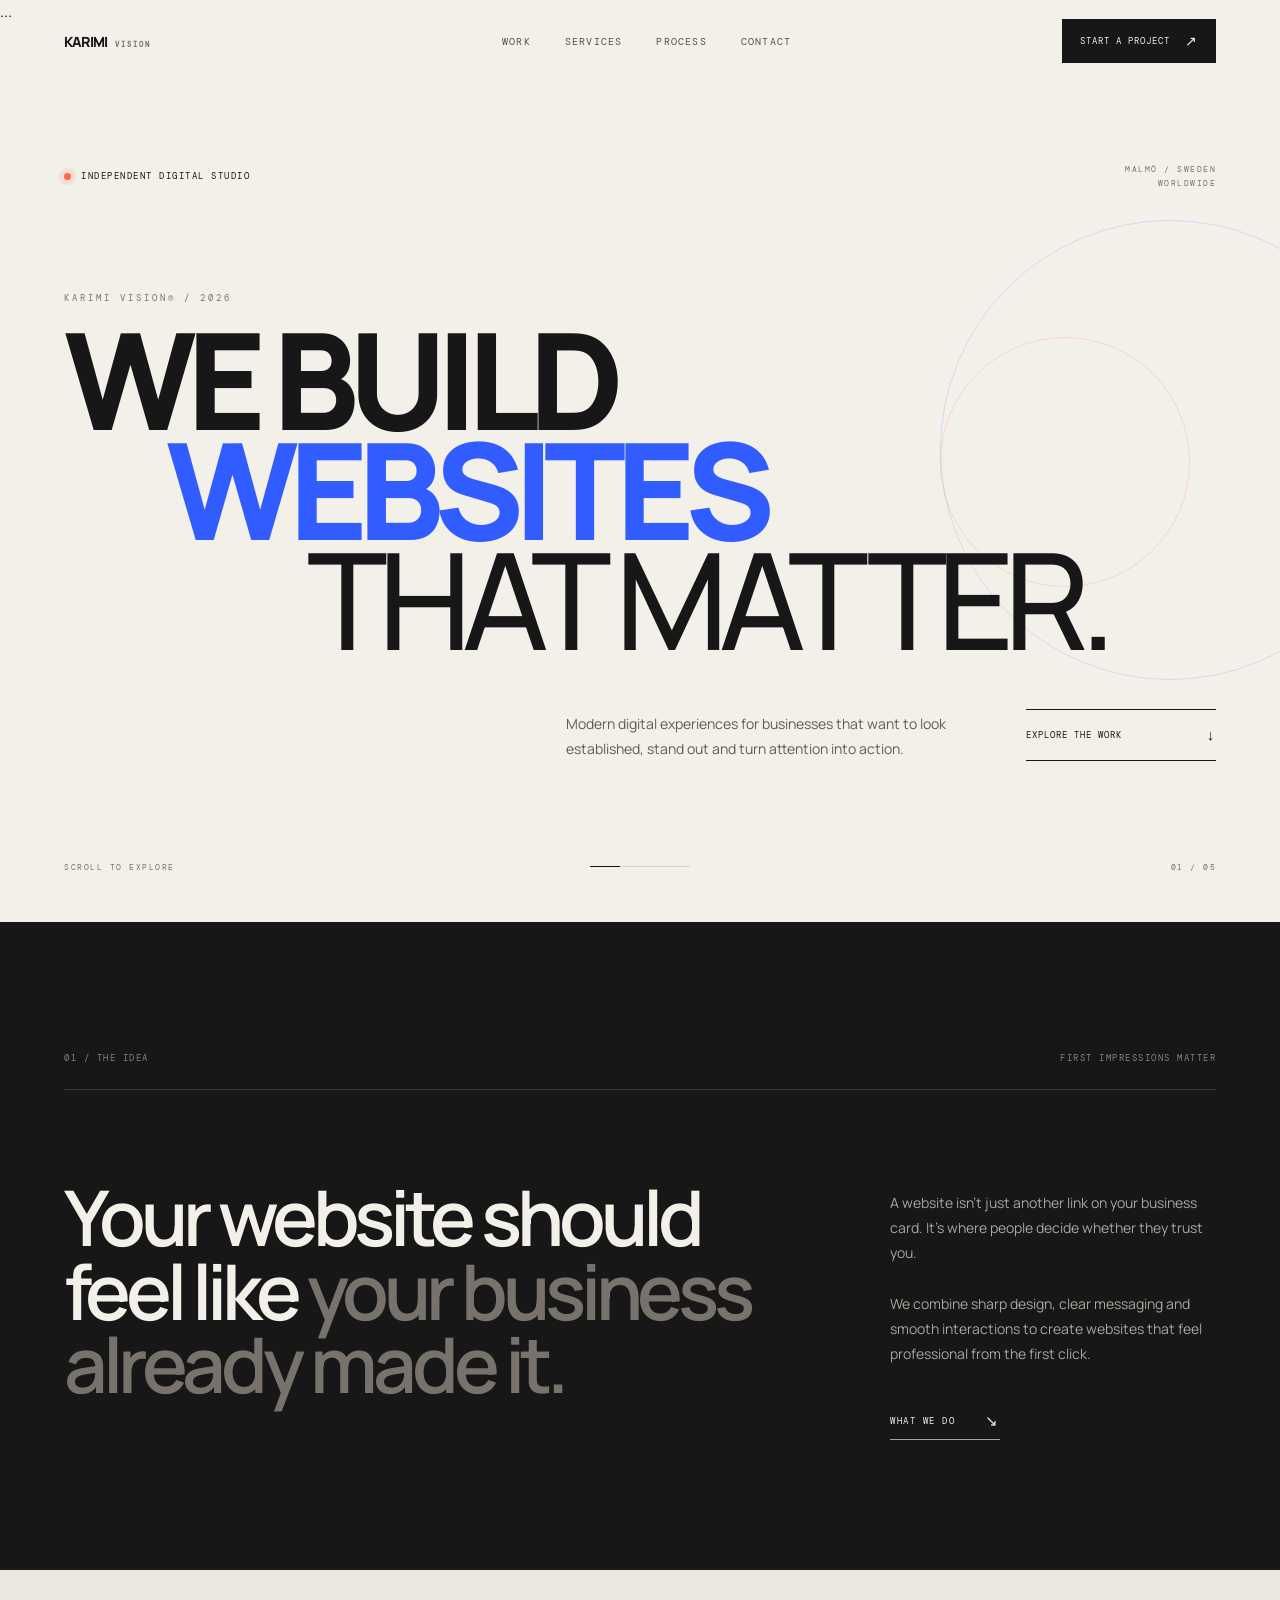
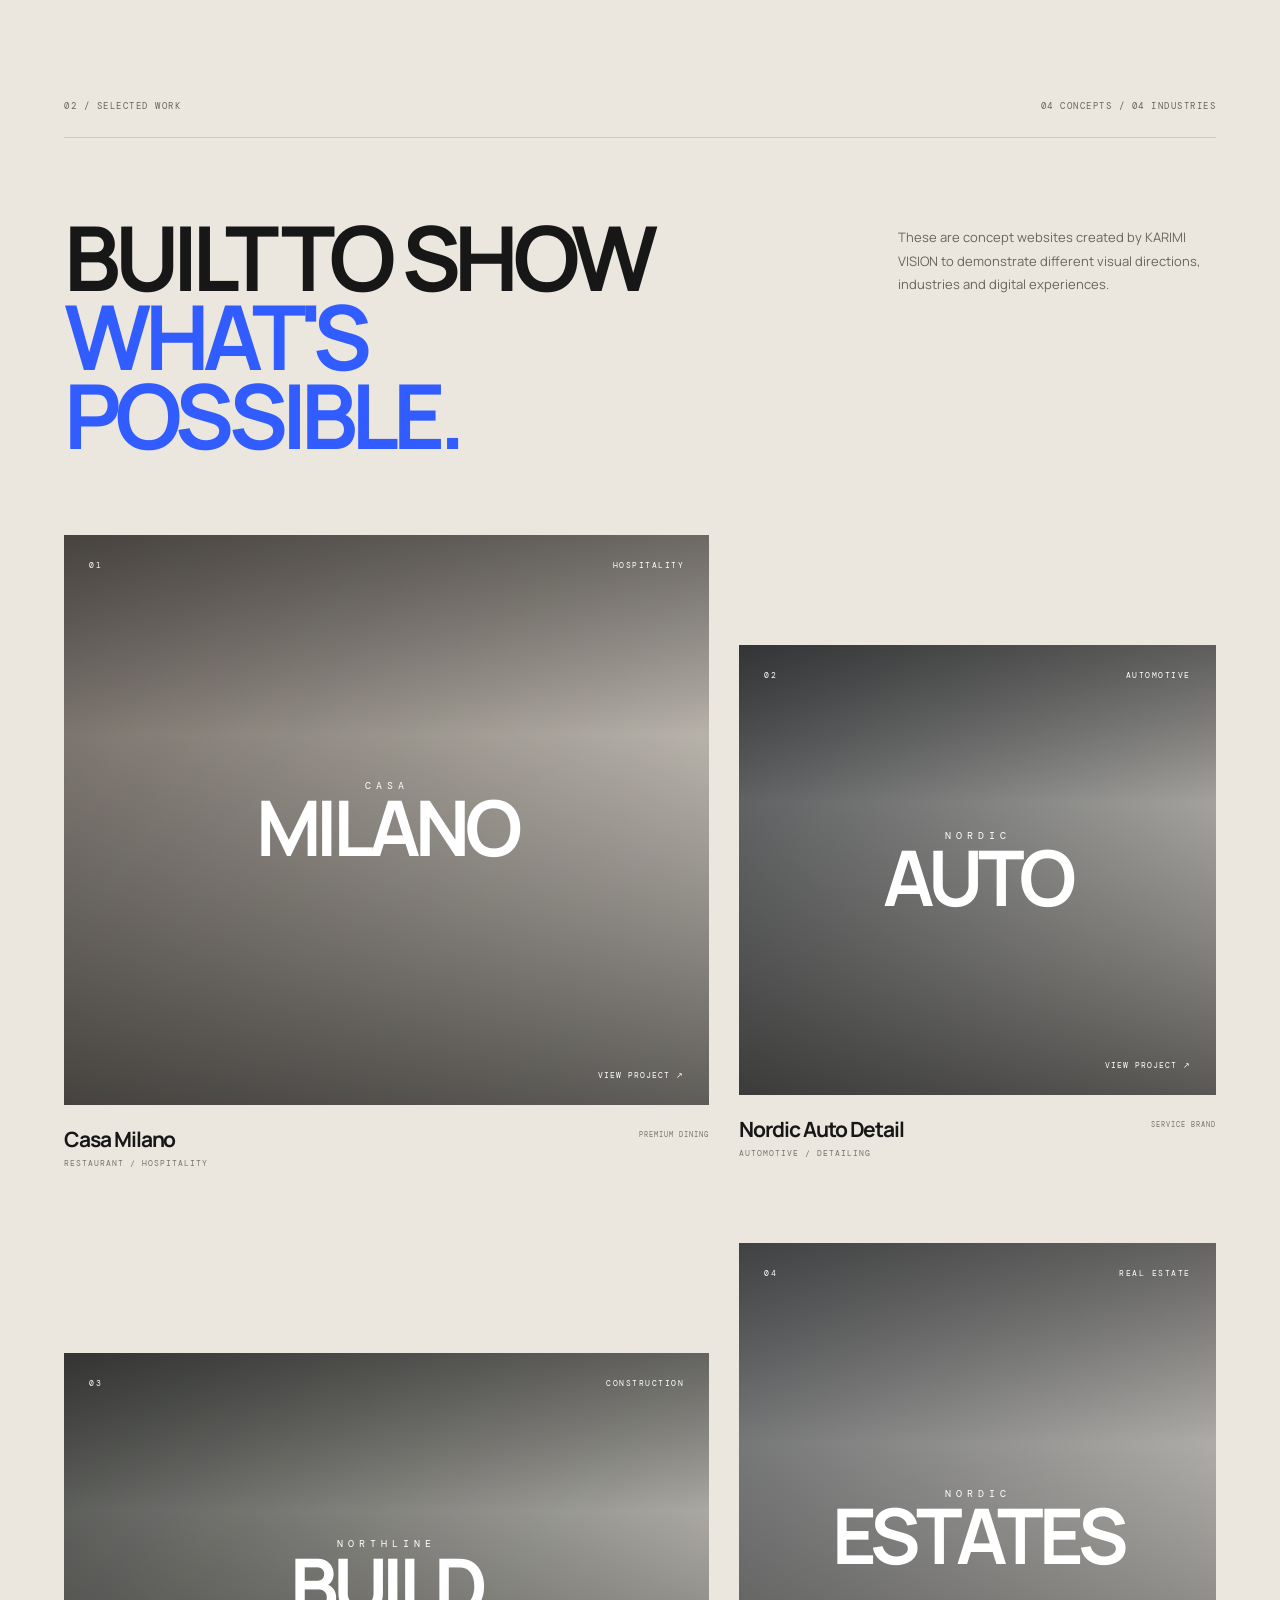
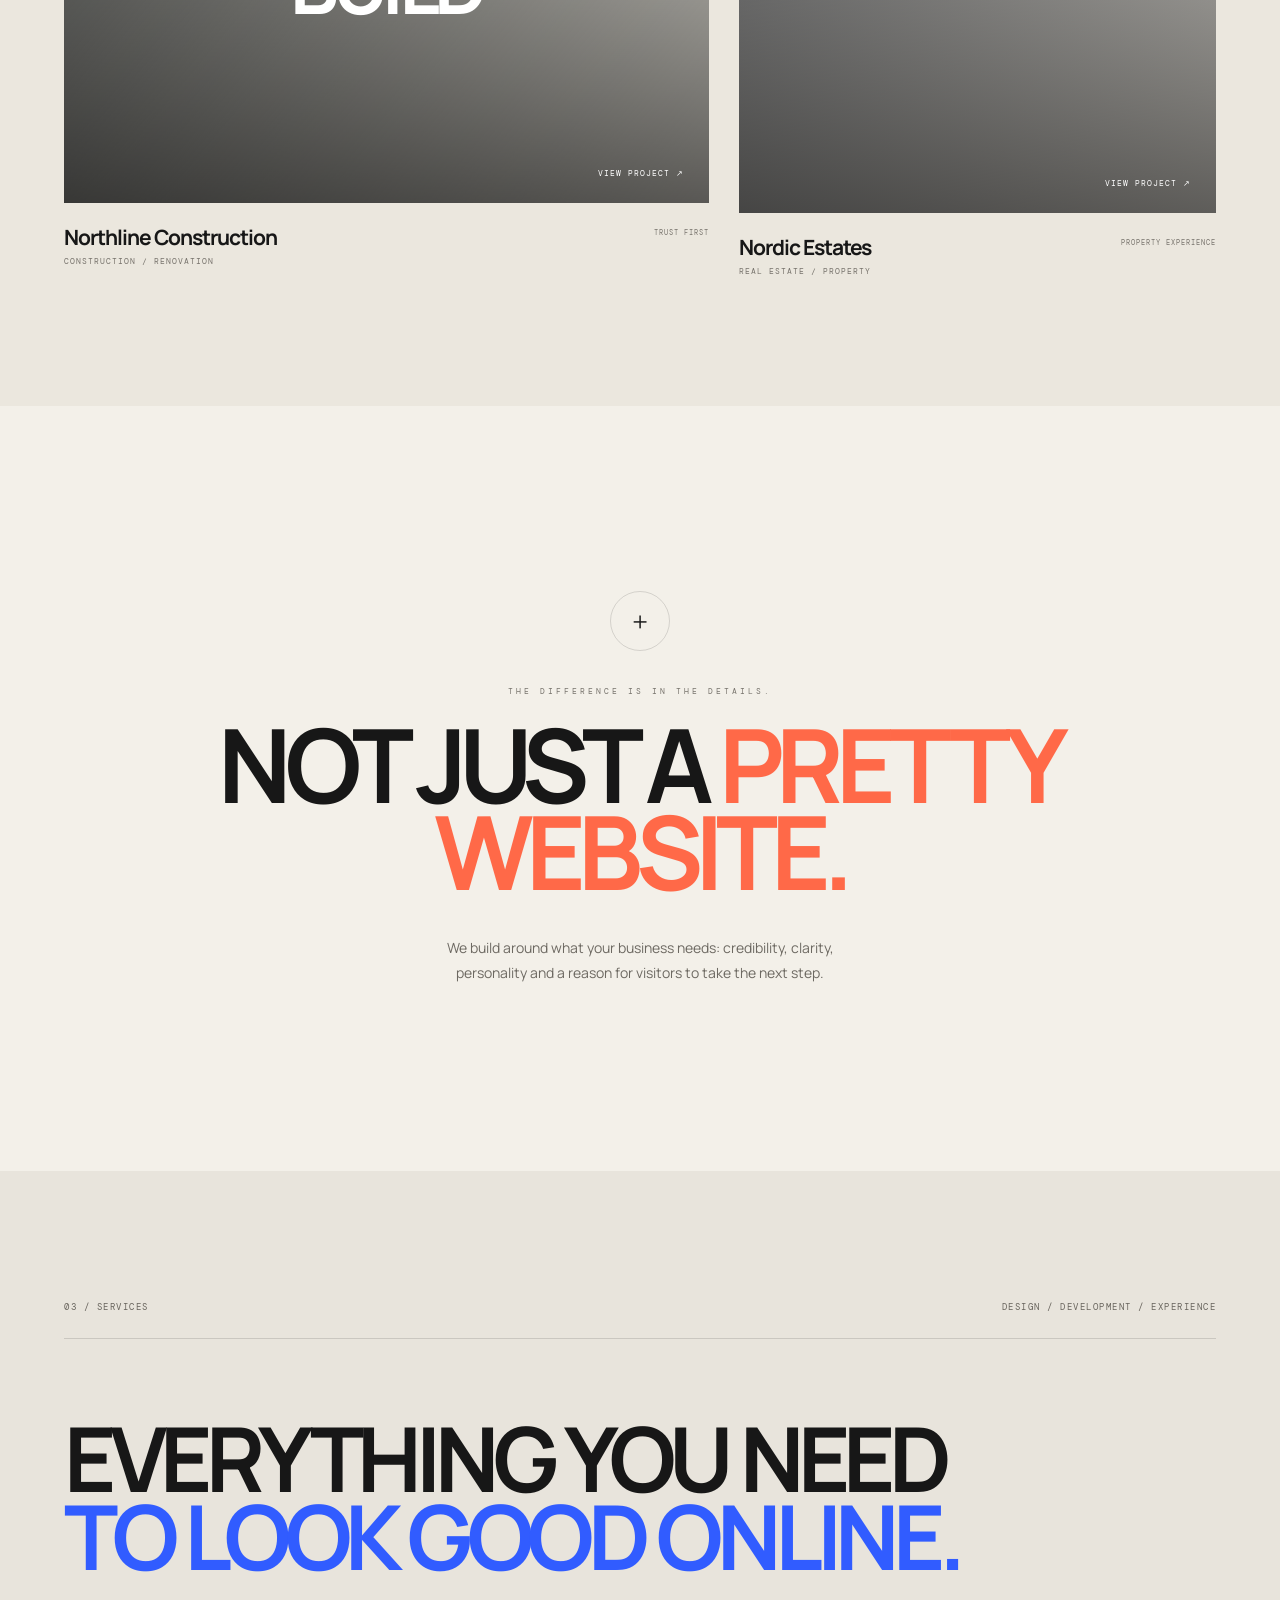
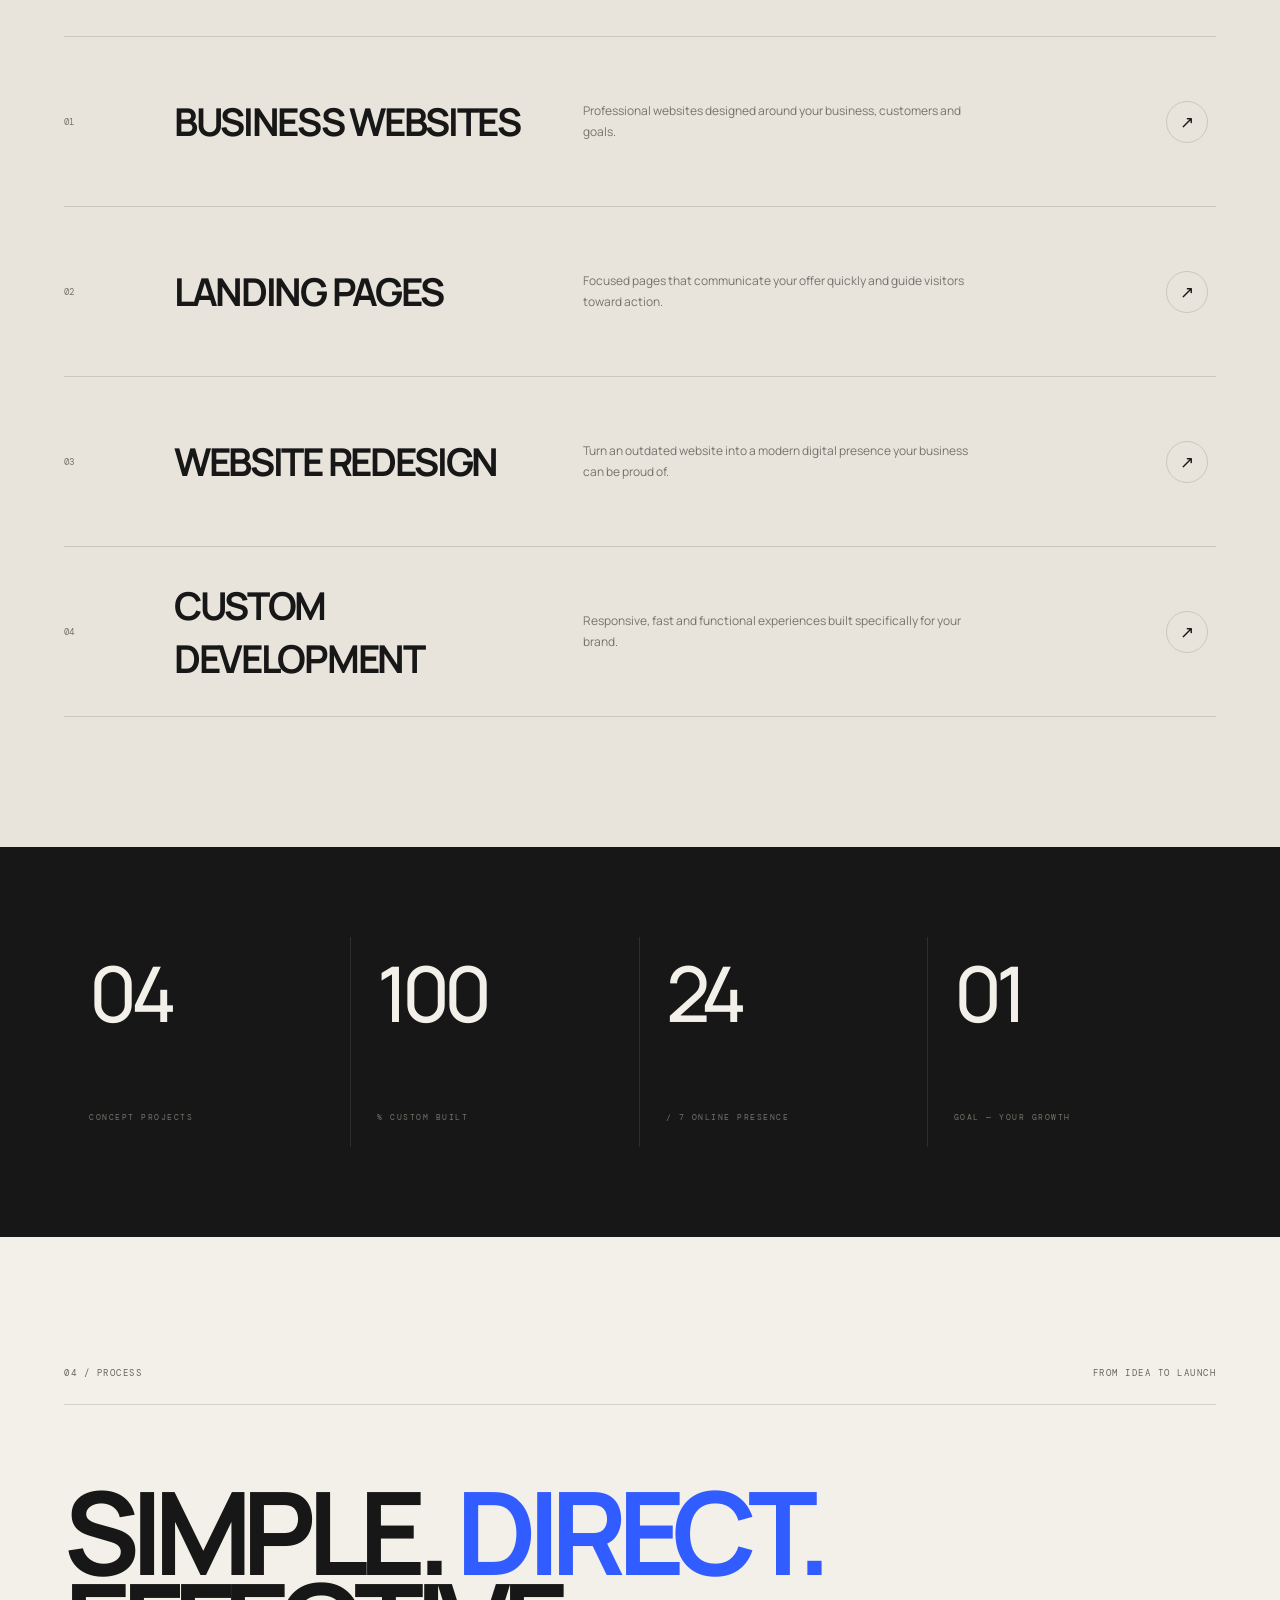
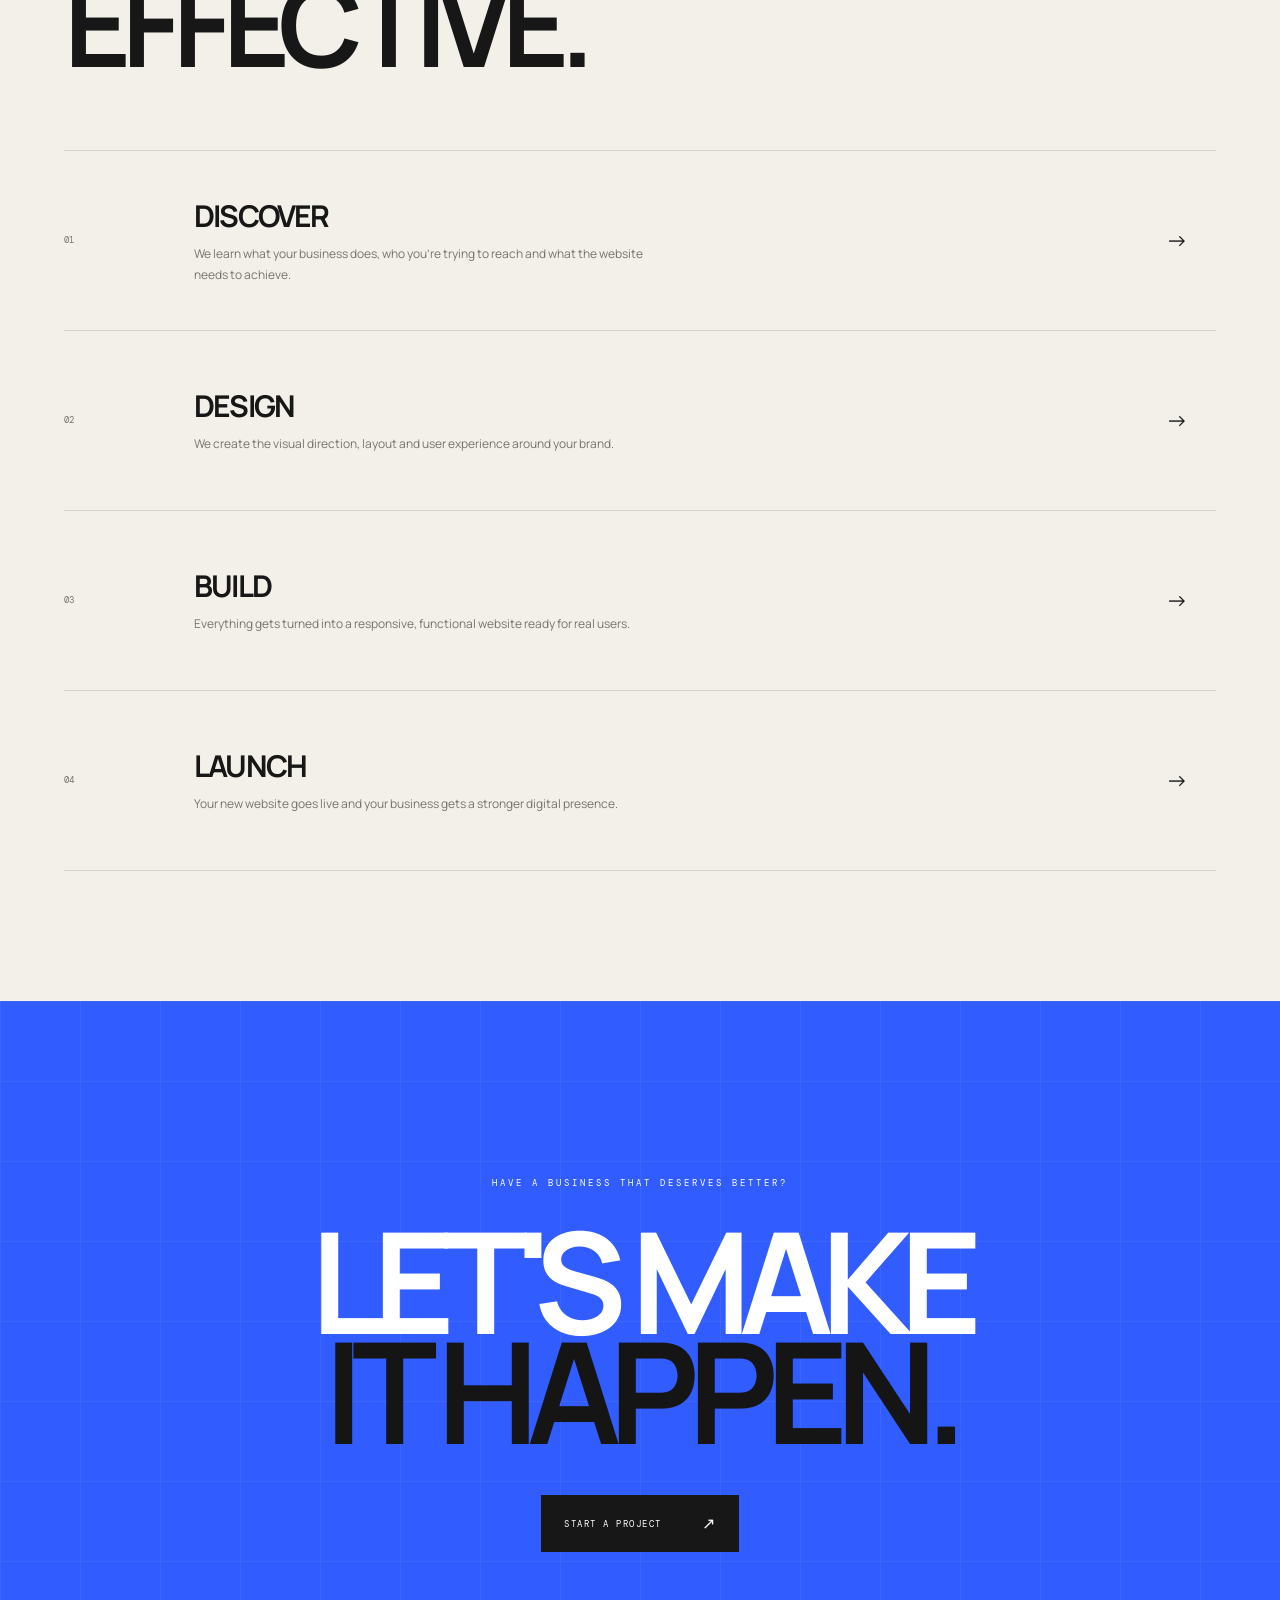
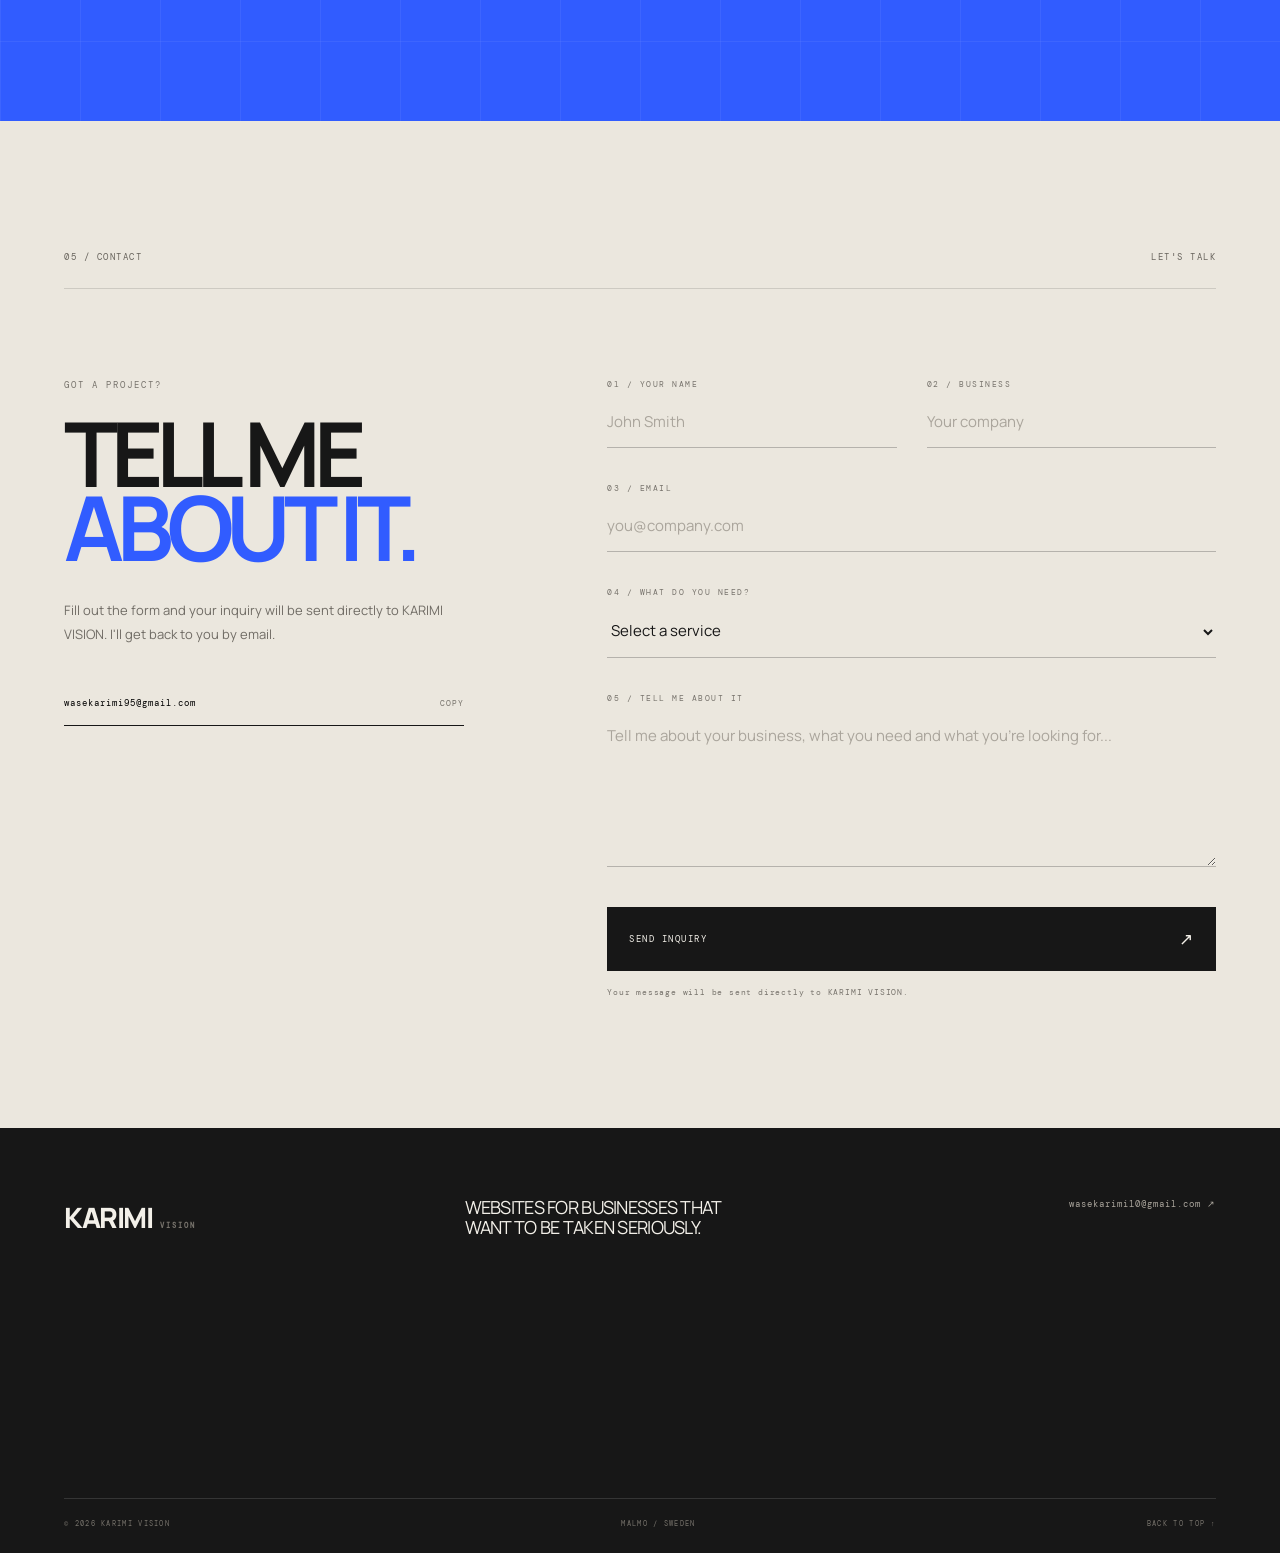
==== commit 4509100d: "Update index.html" ====
--- a/index.html
+++ b/index.html
@@ -2,6 +2,16 @@
 <html lang="en">
 
 <head>
+    <head>
+    <meta charset="UTF-8">
+
+    <!-- GOOGLE SEARCH CONSOLE VERIFICATION -->
+    <meta name="google-site-verification" content="DIN_KOD_HÄR">
+
+    <title>KARIMI VISION — Web Design</title>
+
+    ...
+</head>
     <meta charset="UTF-8">
     <meta name="viewport" content="width=device-width, initial-scale=1.0">
 
@@ -959,4 +969,4 @@
 
 </body>
 
-</html>+</html>
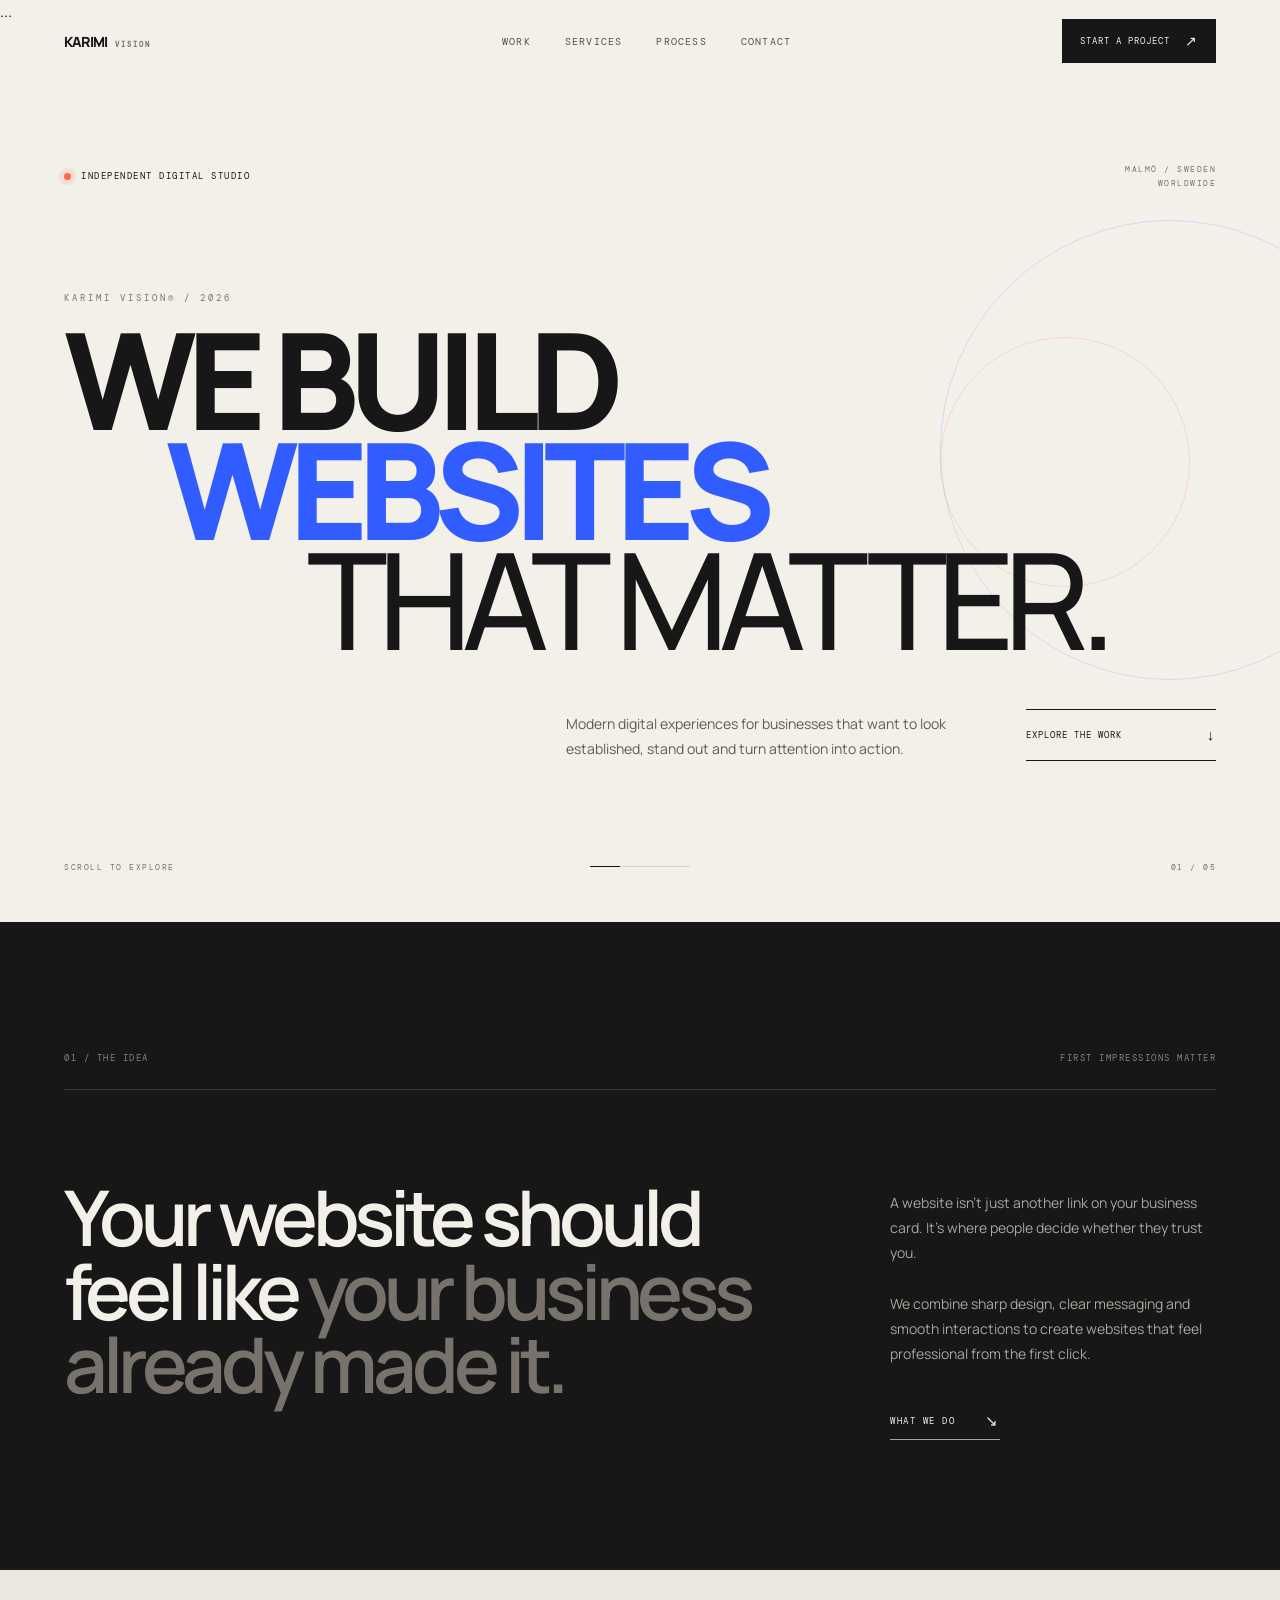
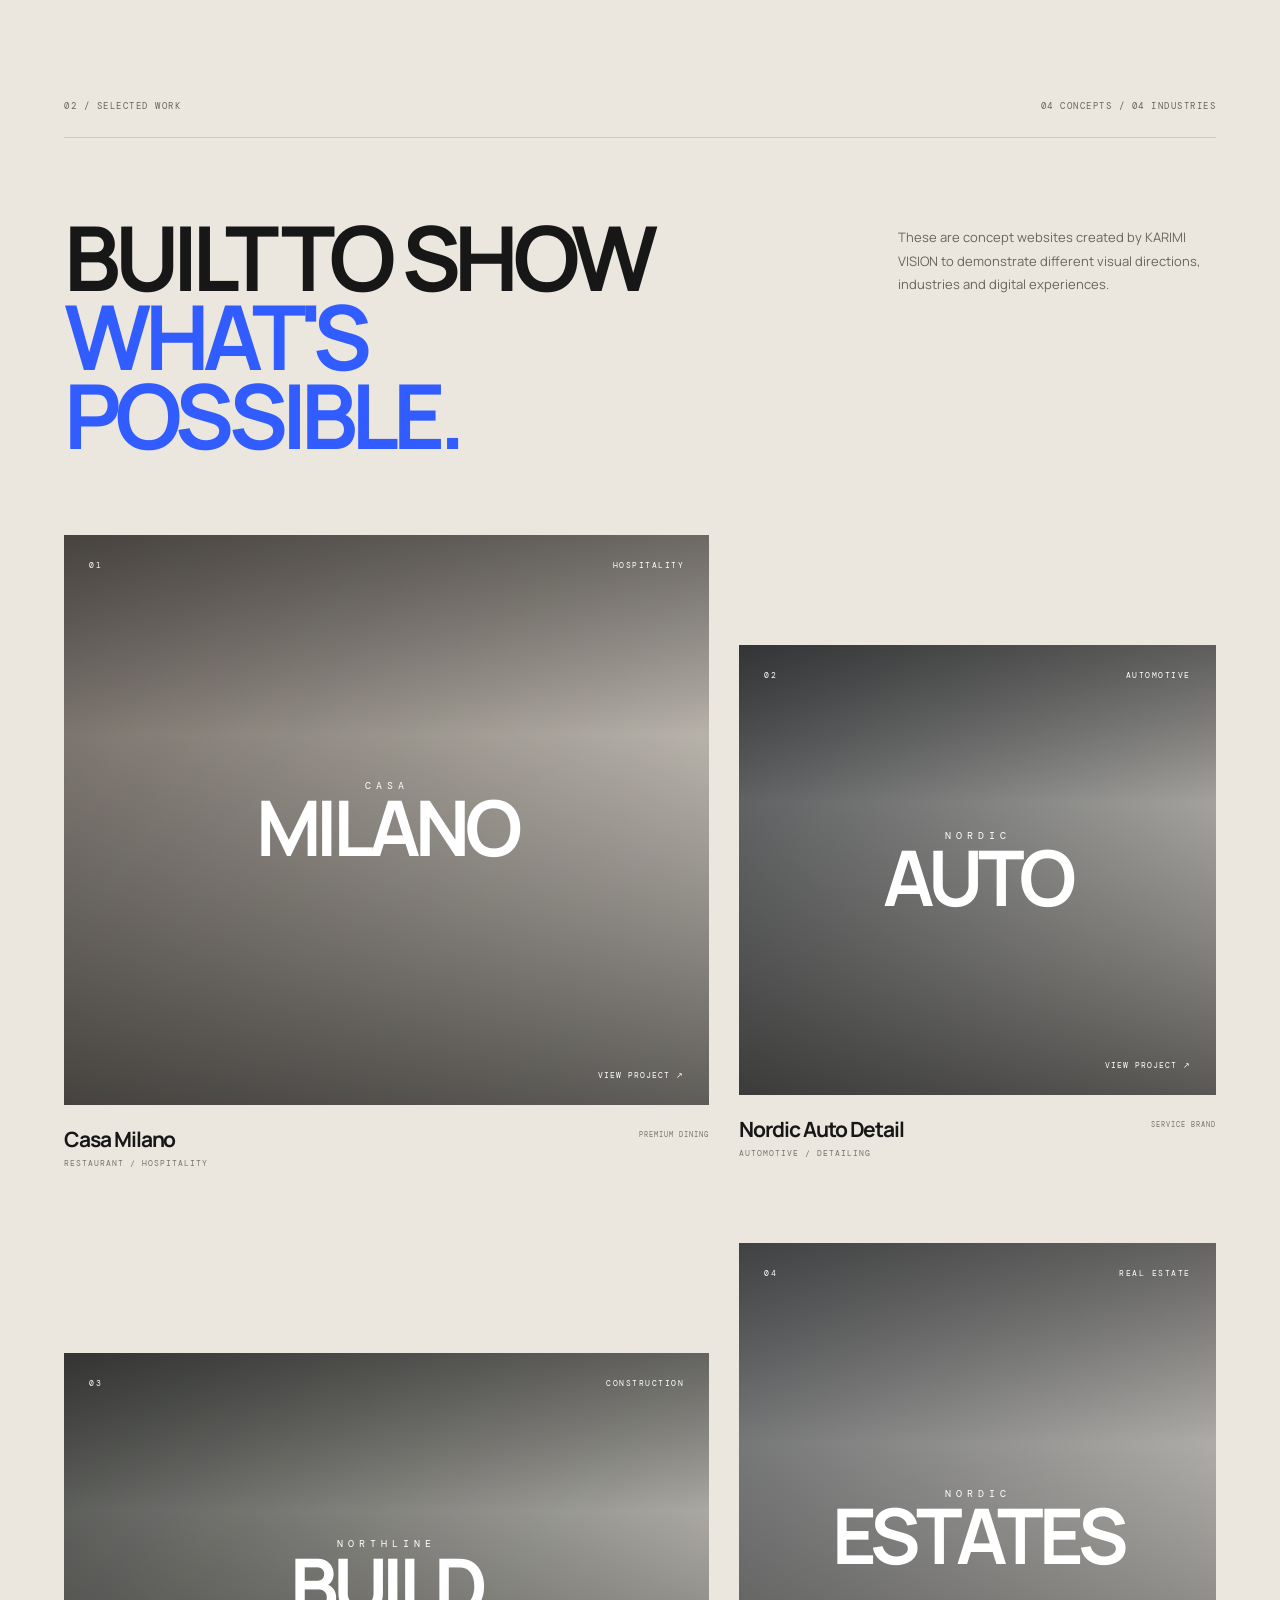
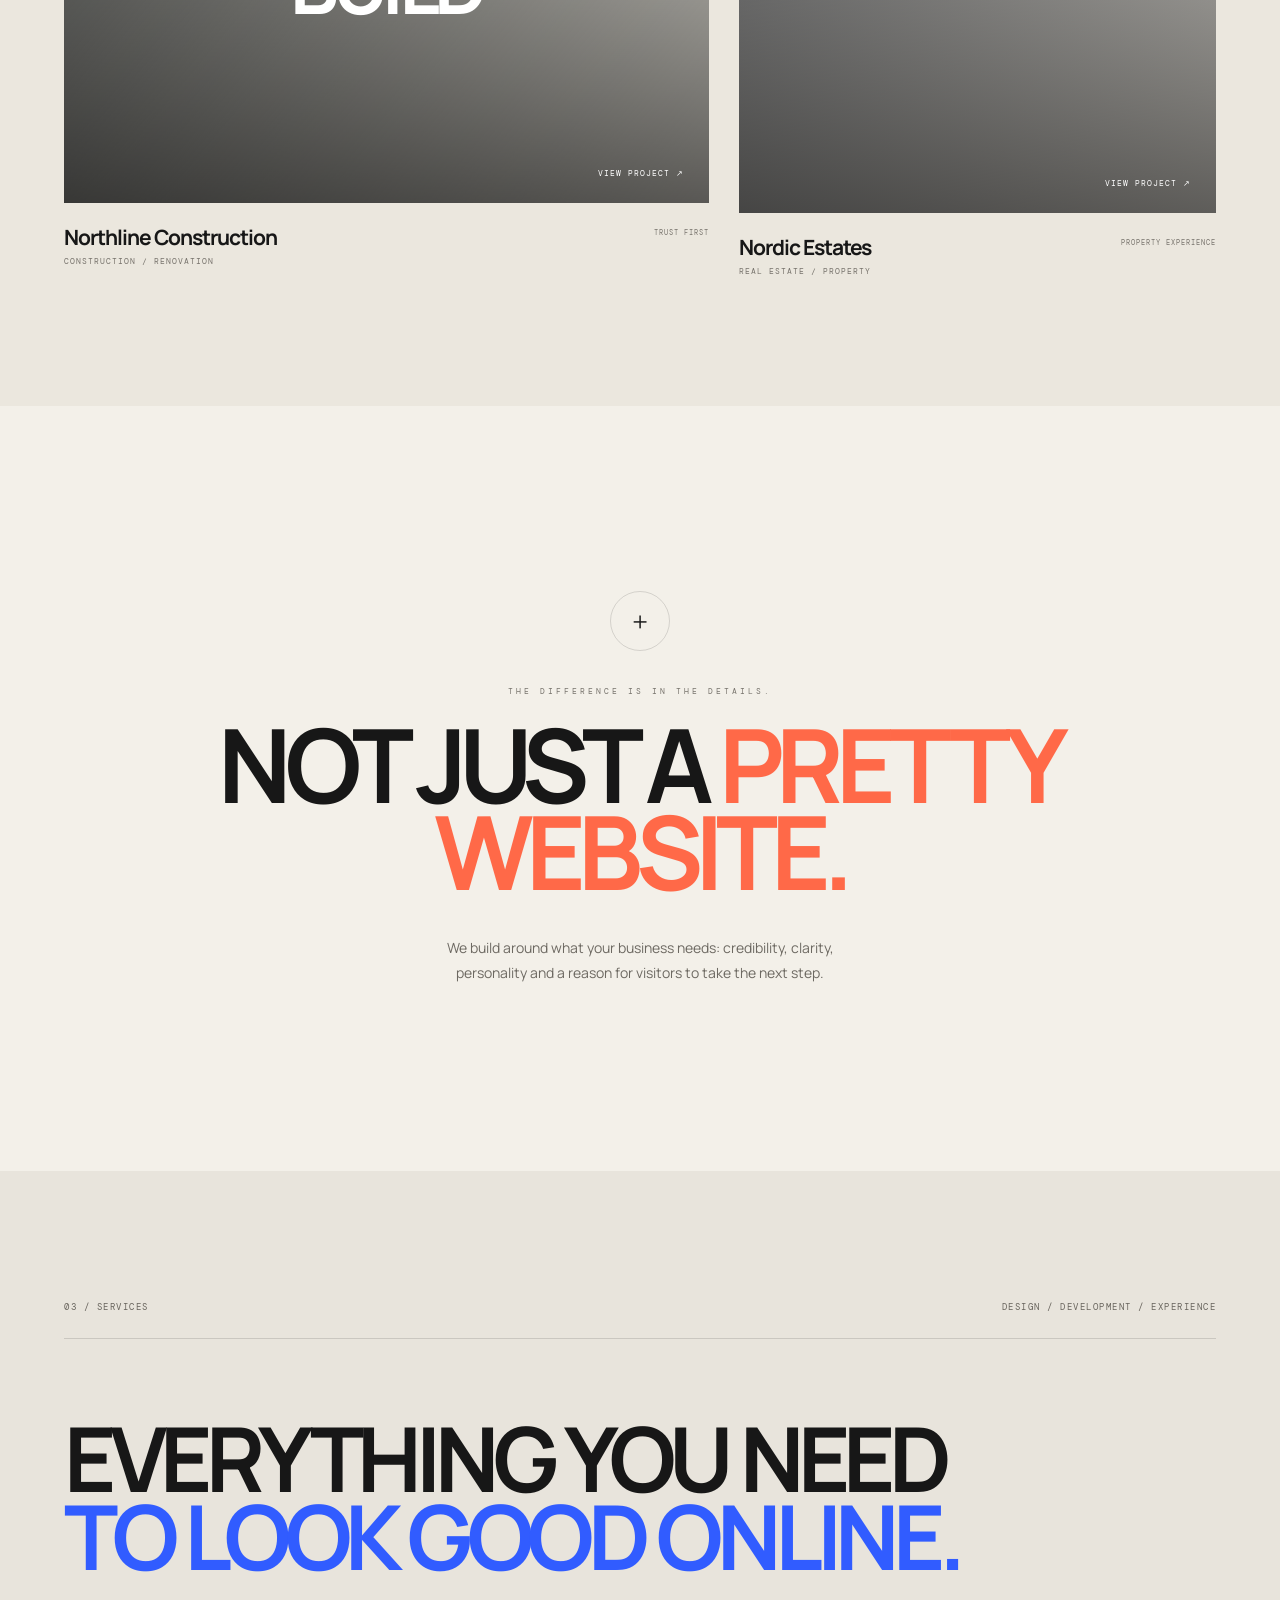
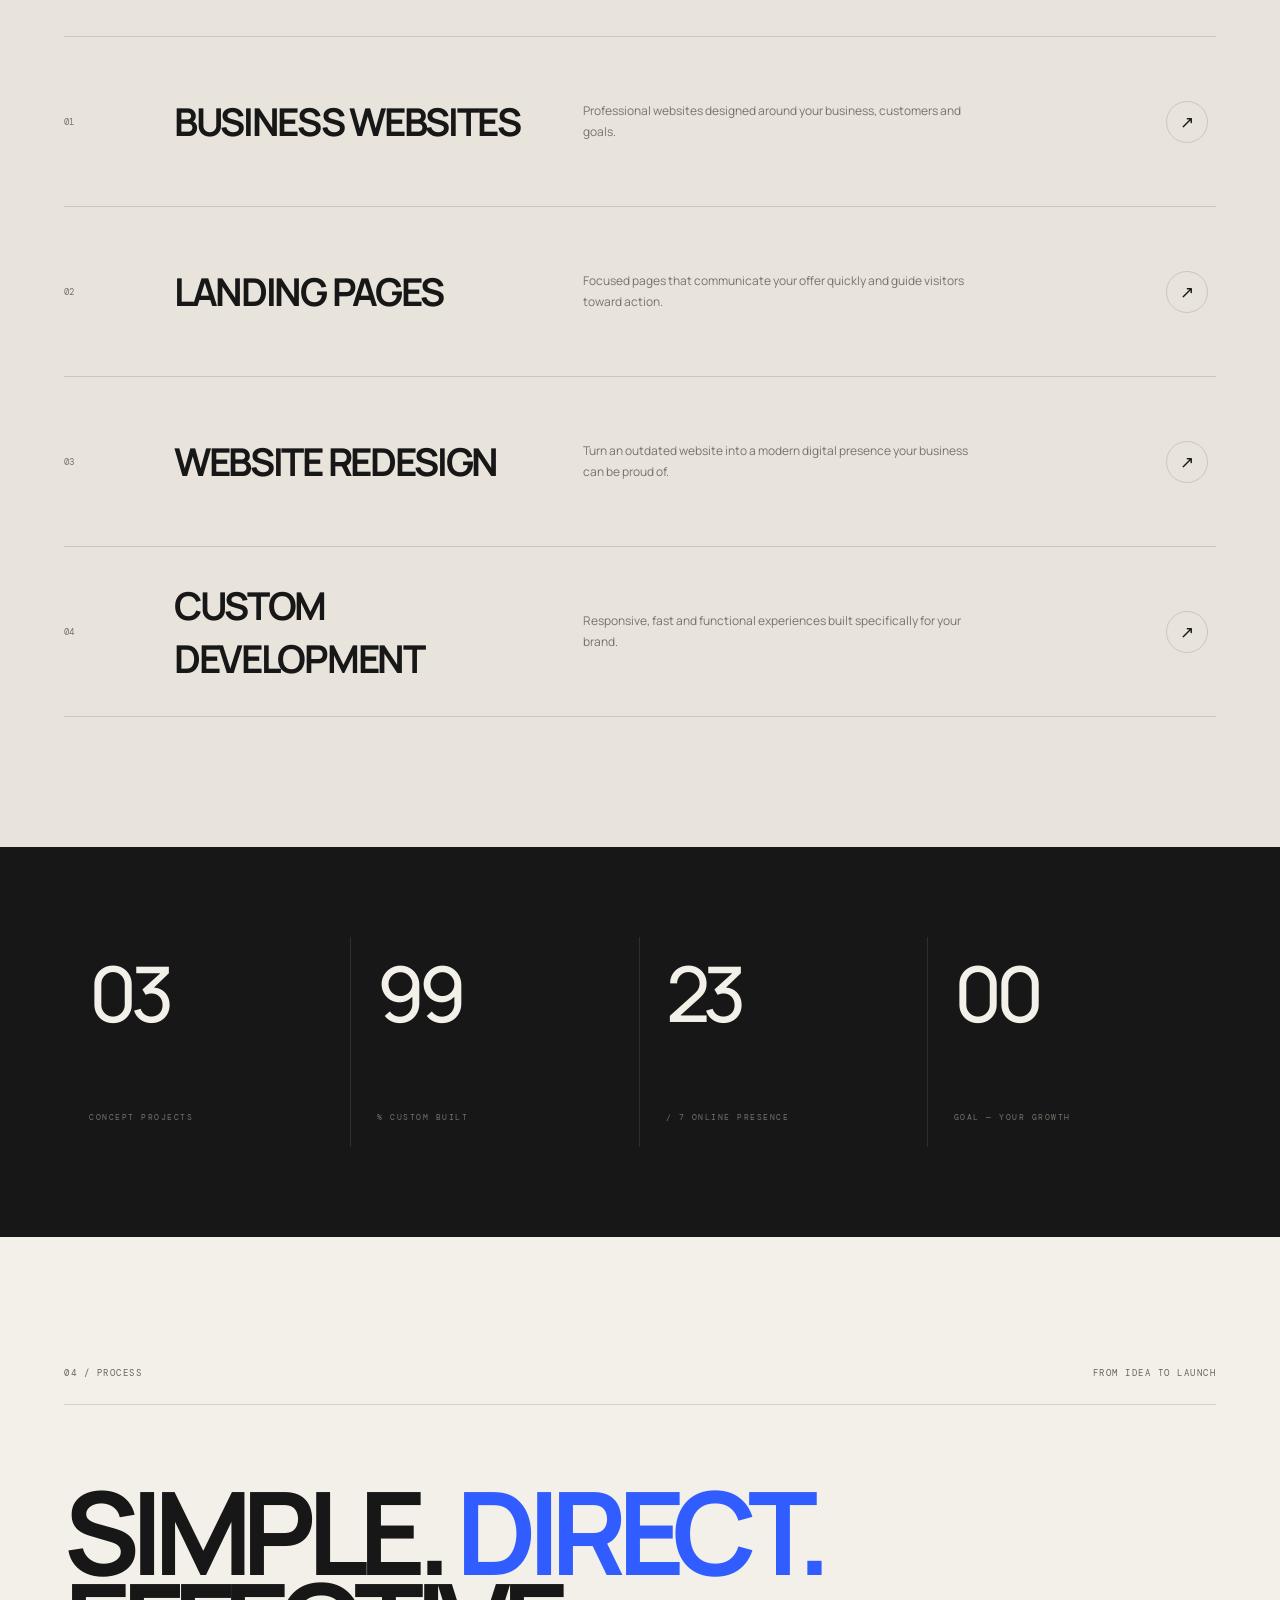
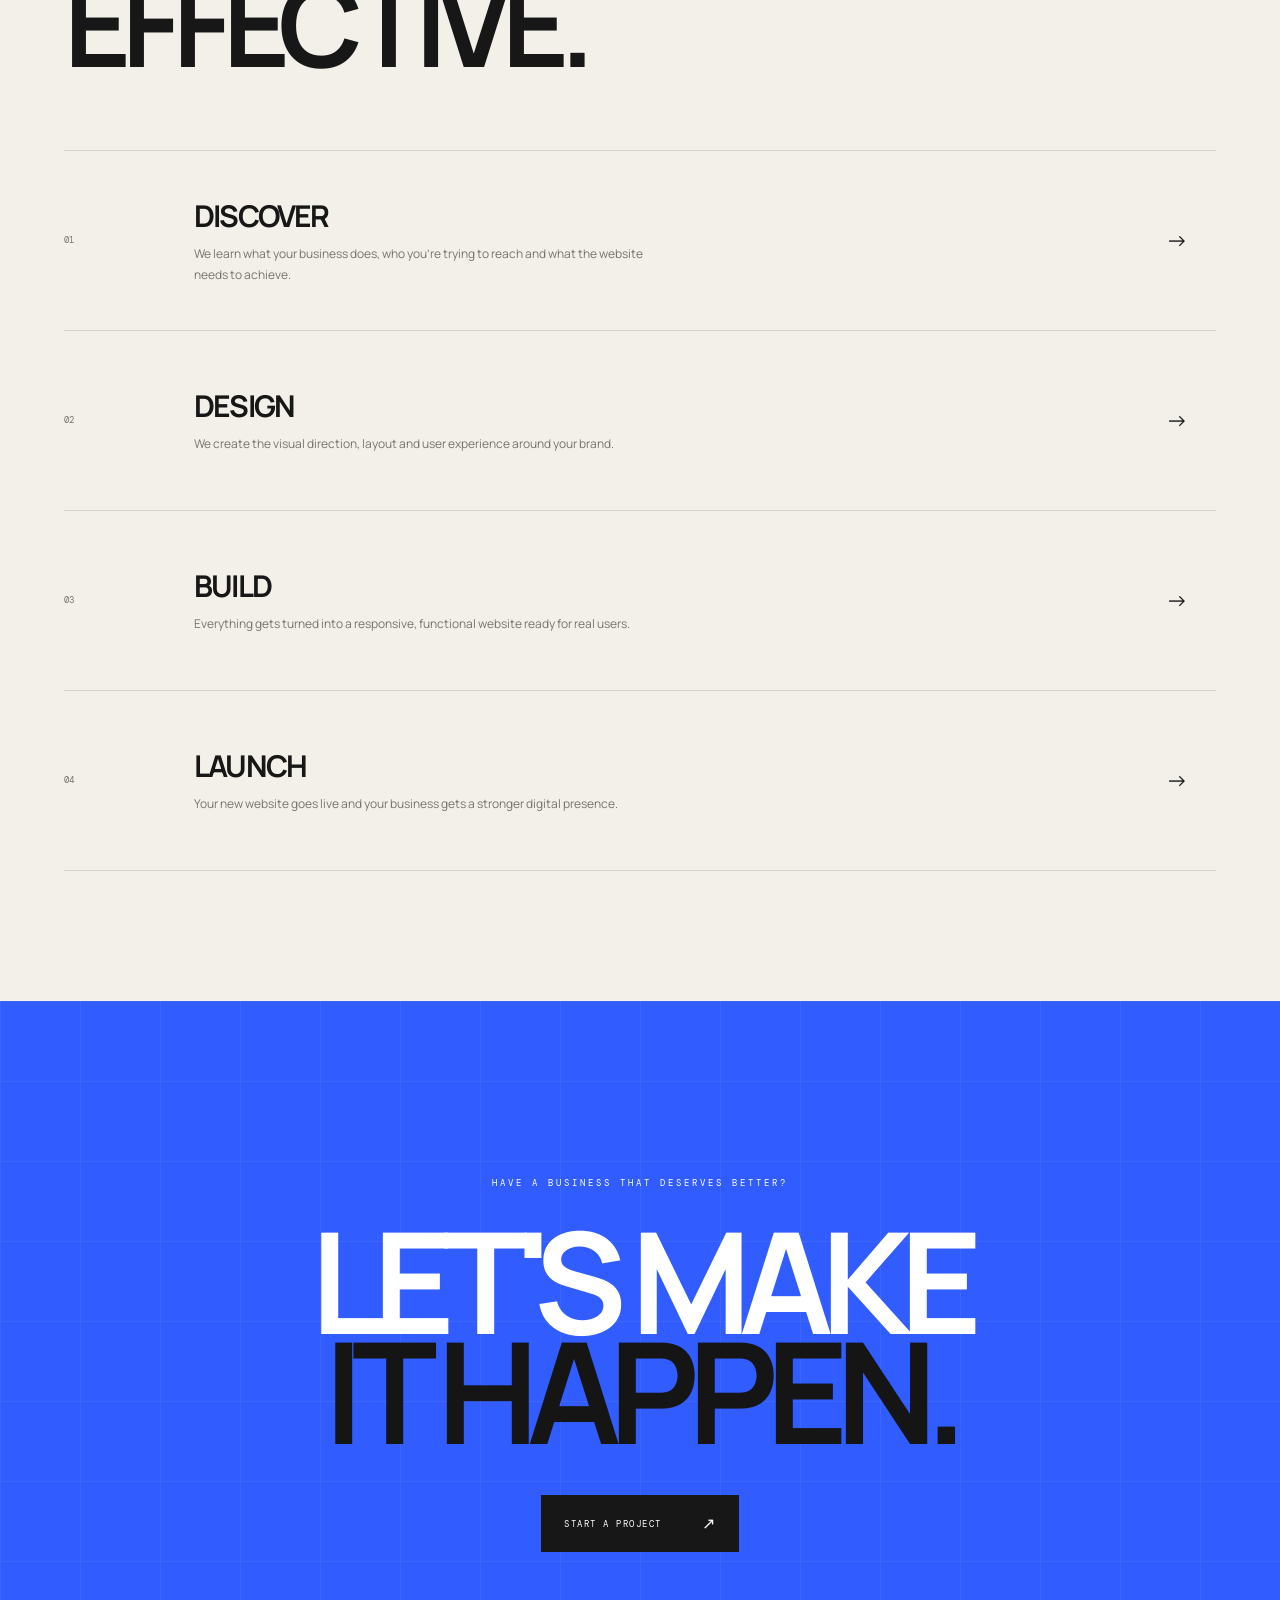
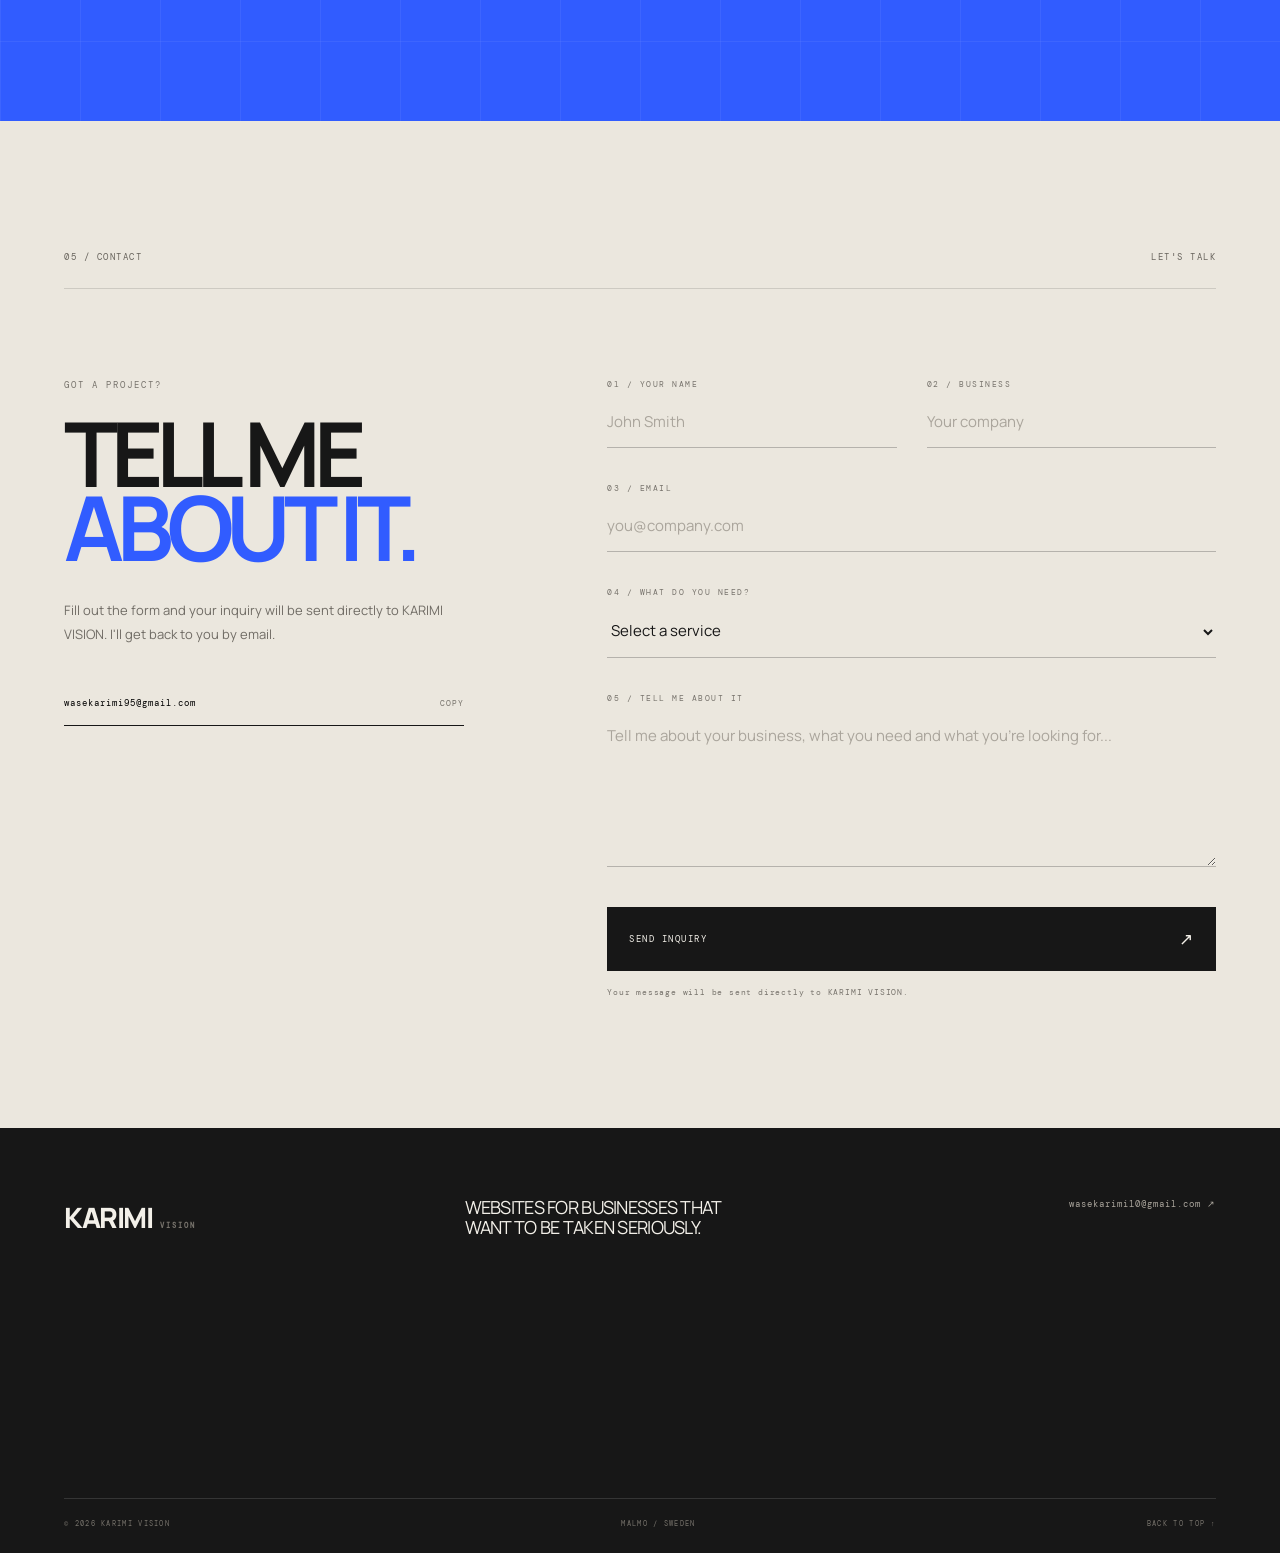
==== commit 27387aab: "Update index.html" ====
--- a/index.html
+++ b/index.html
@@ -2,7 +2,6 @@
 <html lang="en">
 
 <head>
-    <head>
     <meta charset="UTF-8">
 
     <!-- GOOGLE SEARCH CONSOLE VERIFICATION -->
@@ -11,7 +10,6 @@
     <title>KARIMI VISION — Web Design</title>
 
     ...
-</head>
     <meta charset="UTF-8">
     <meta name="viewport" content="width=device-width, initial-scale=1.0">
 
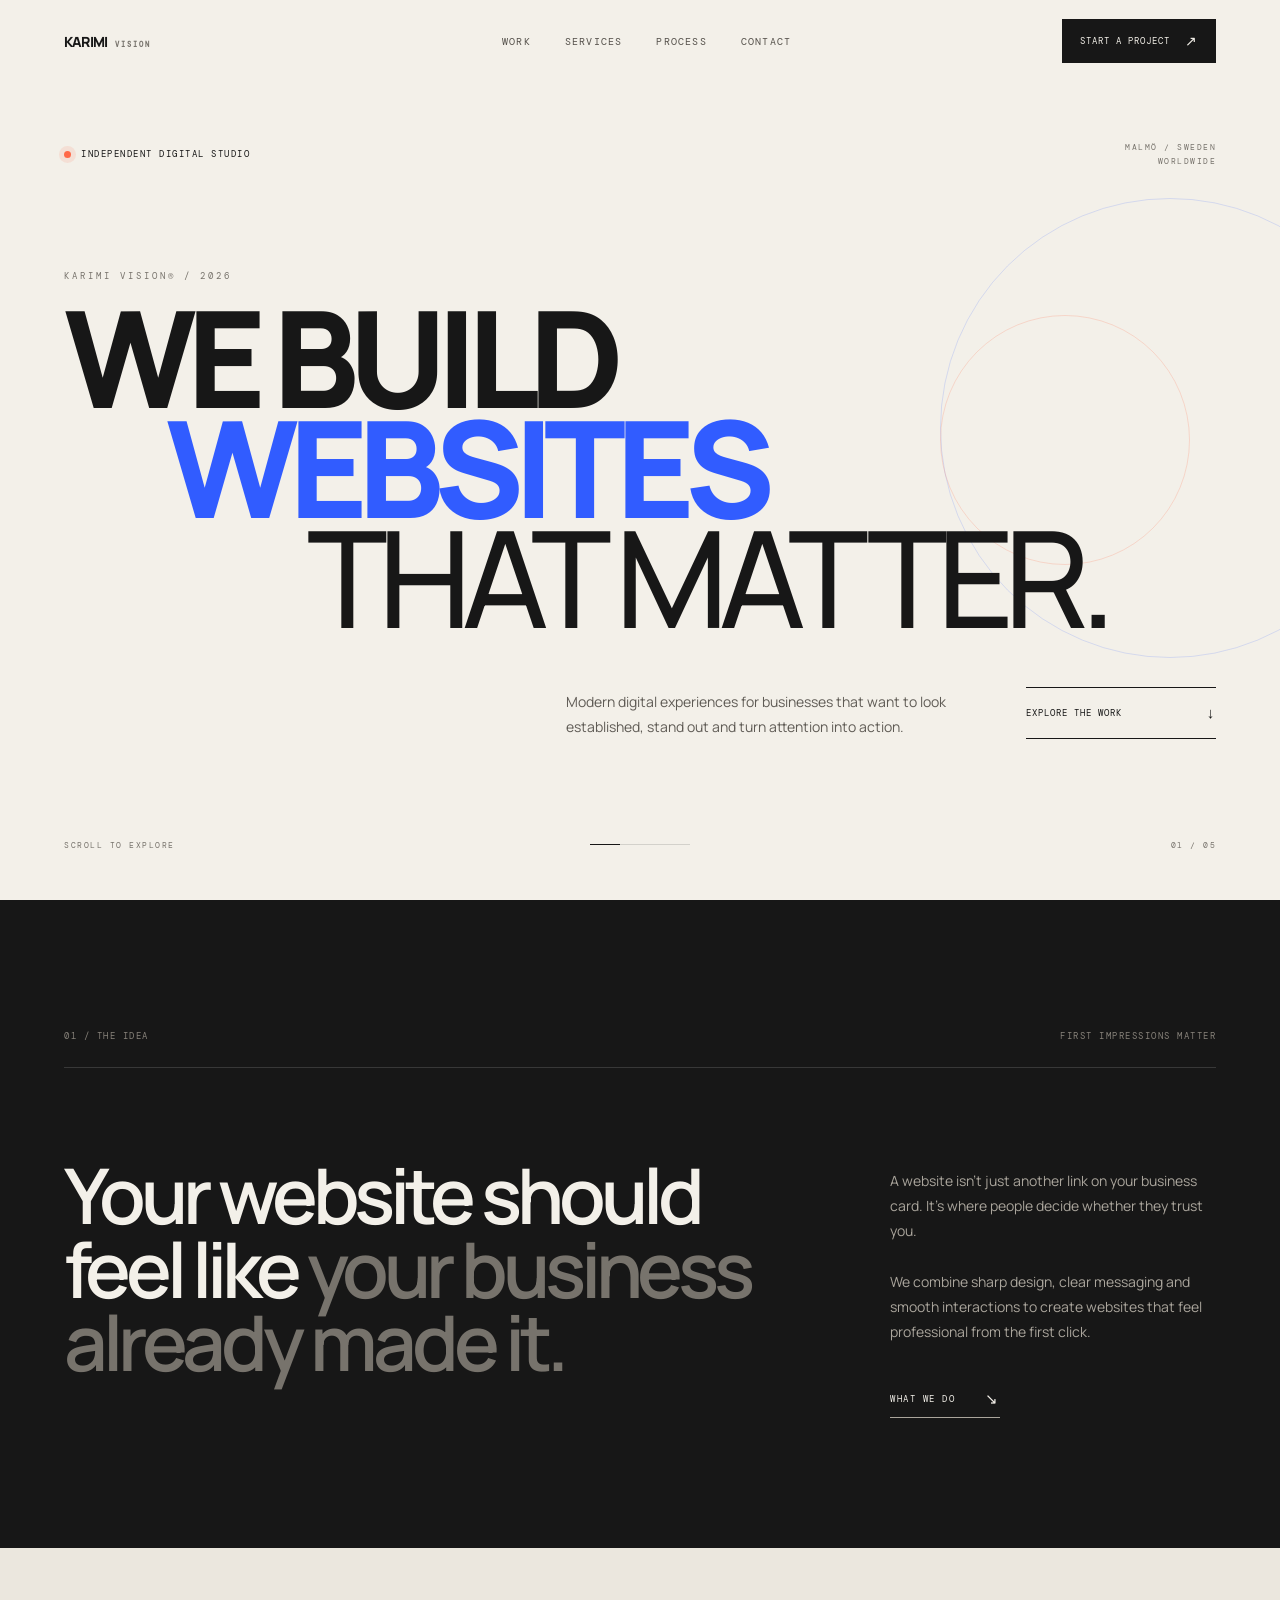
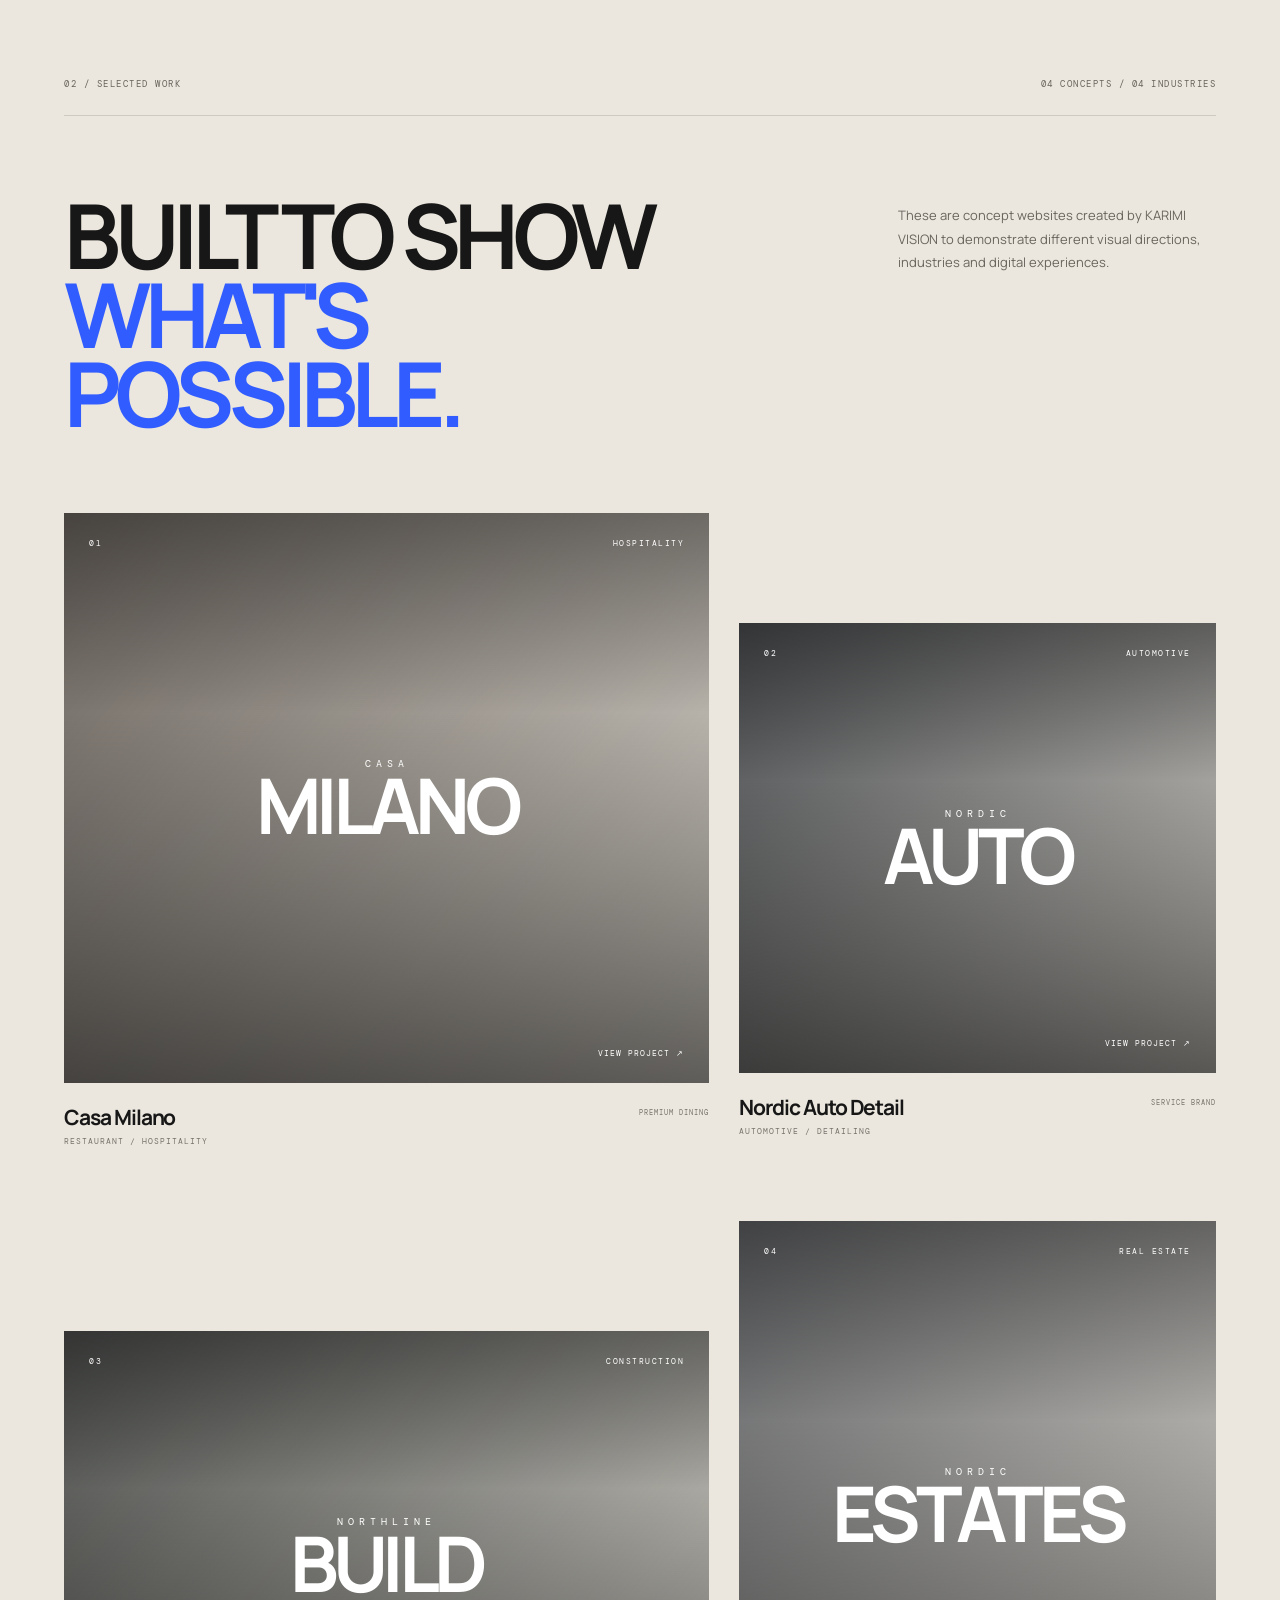
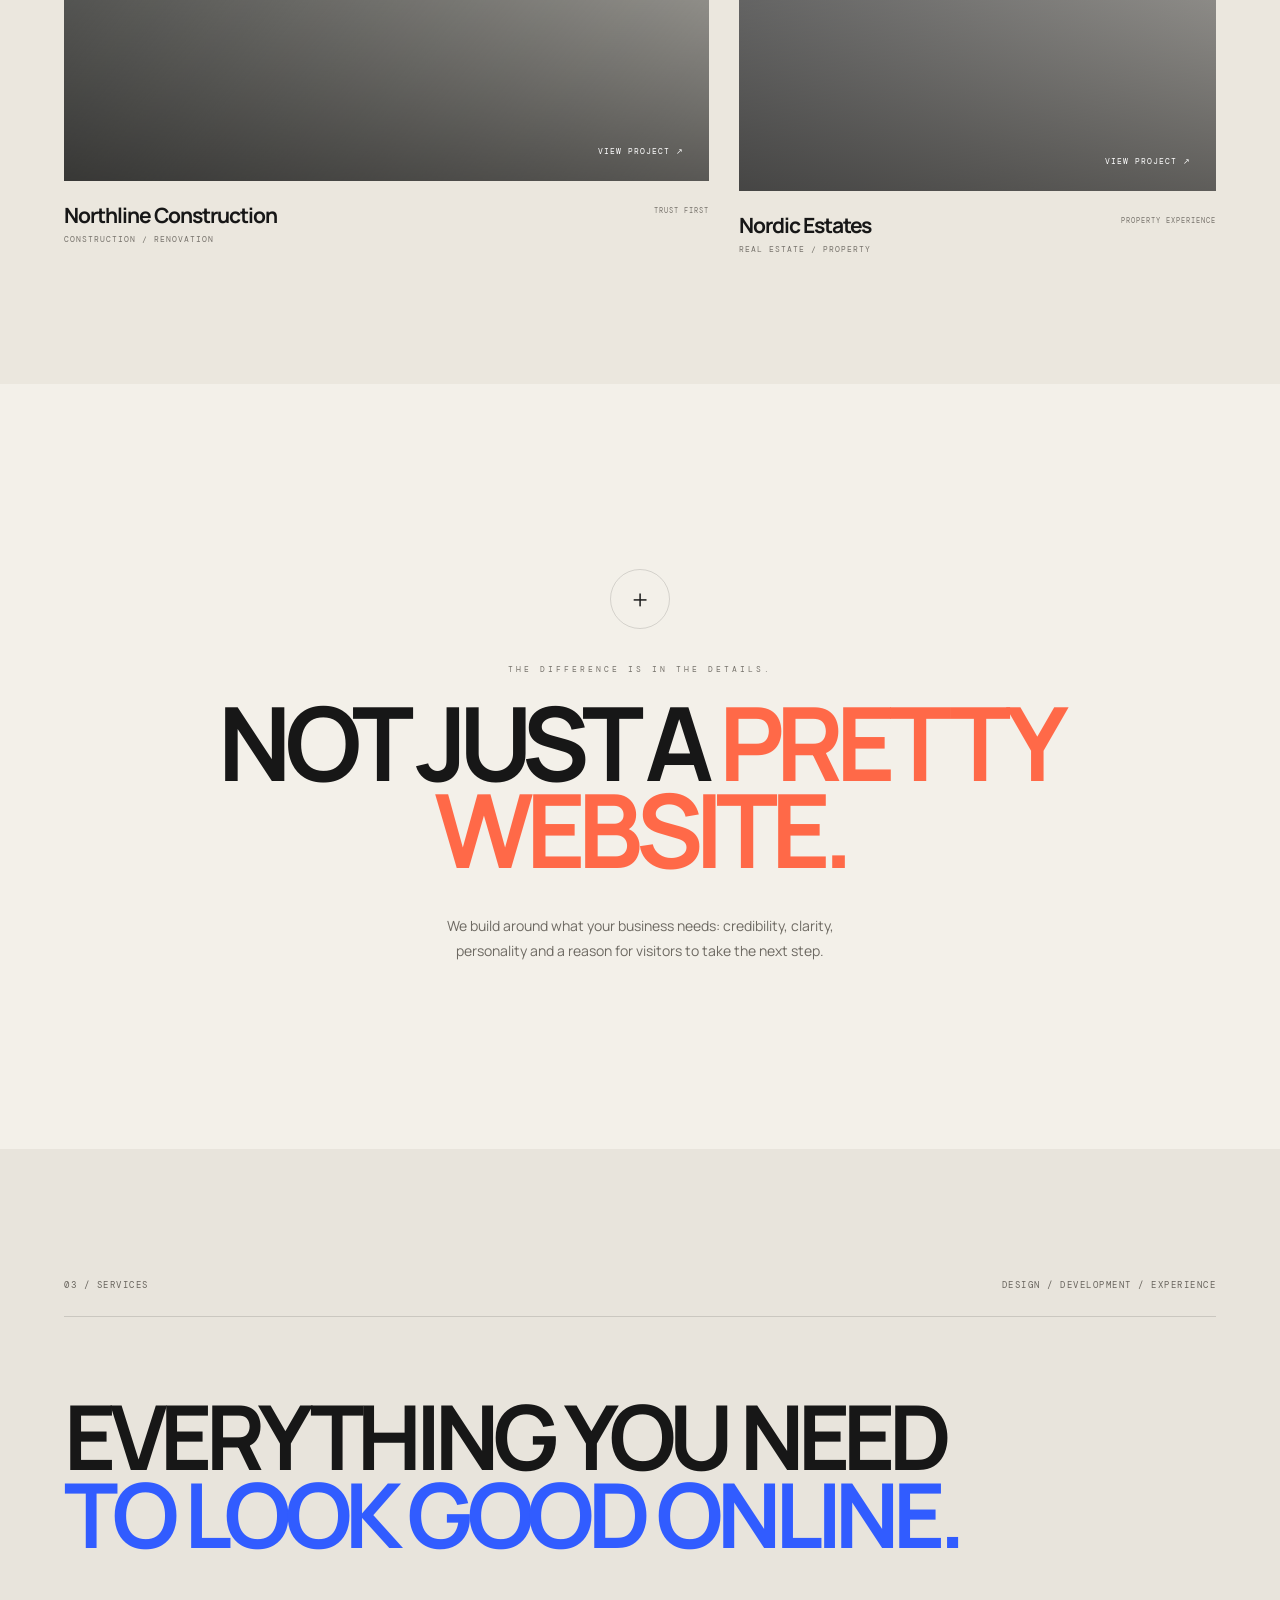
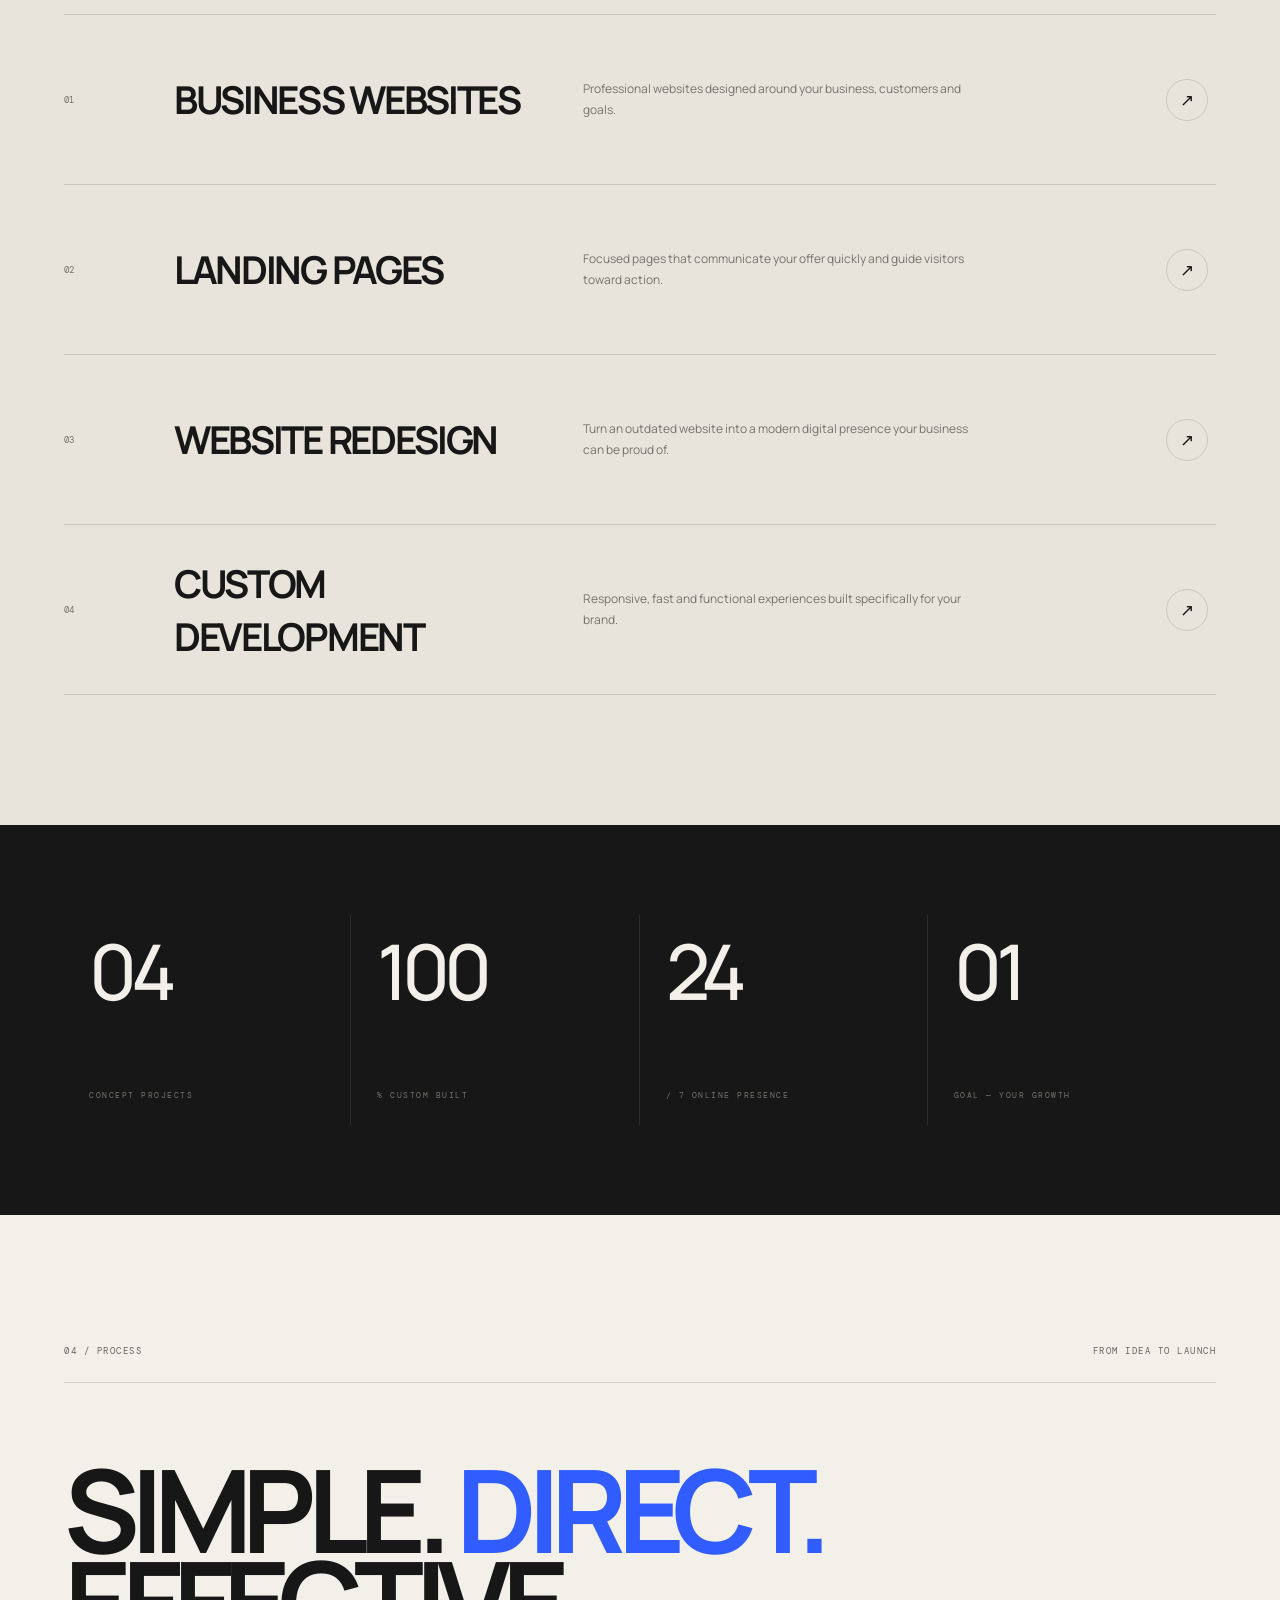
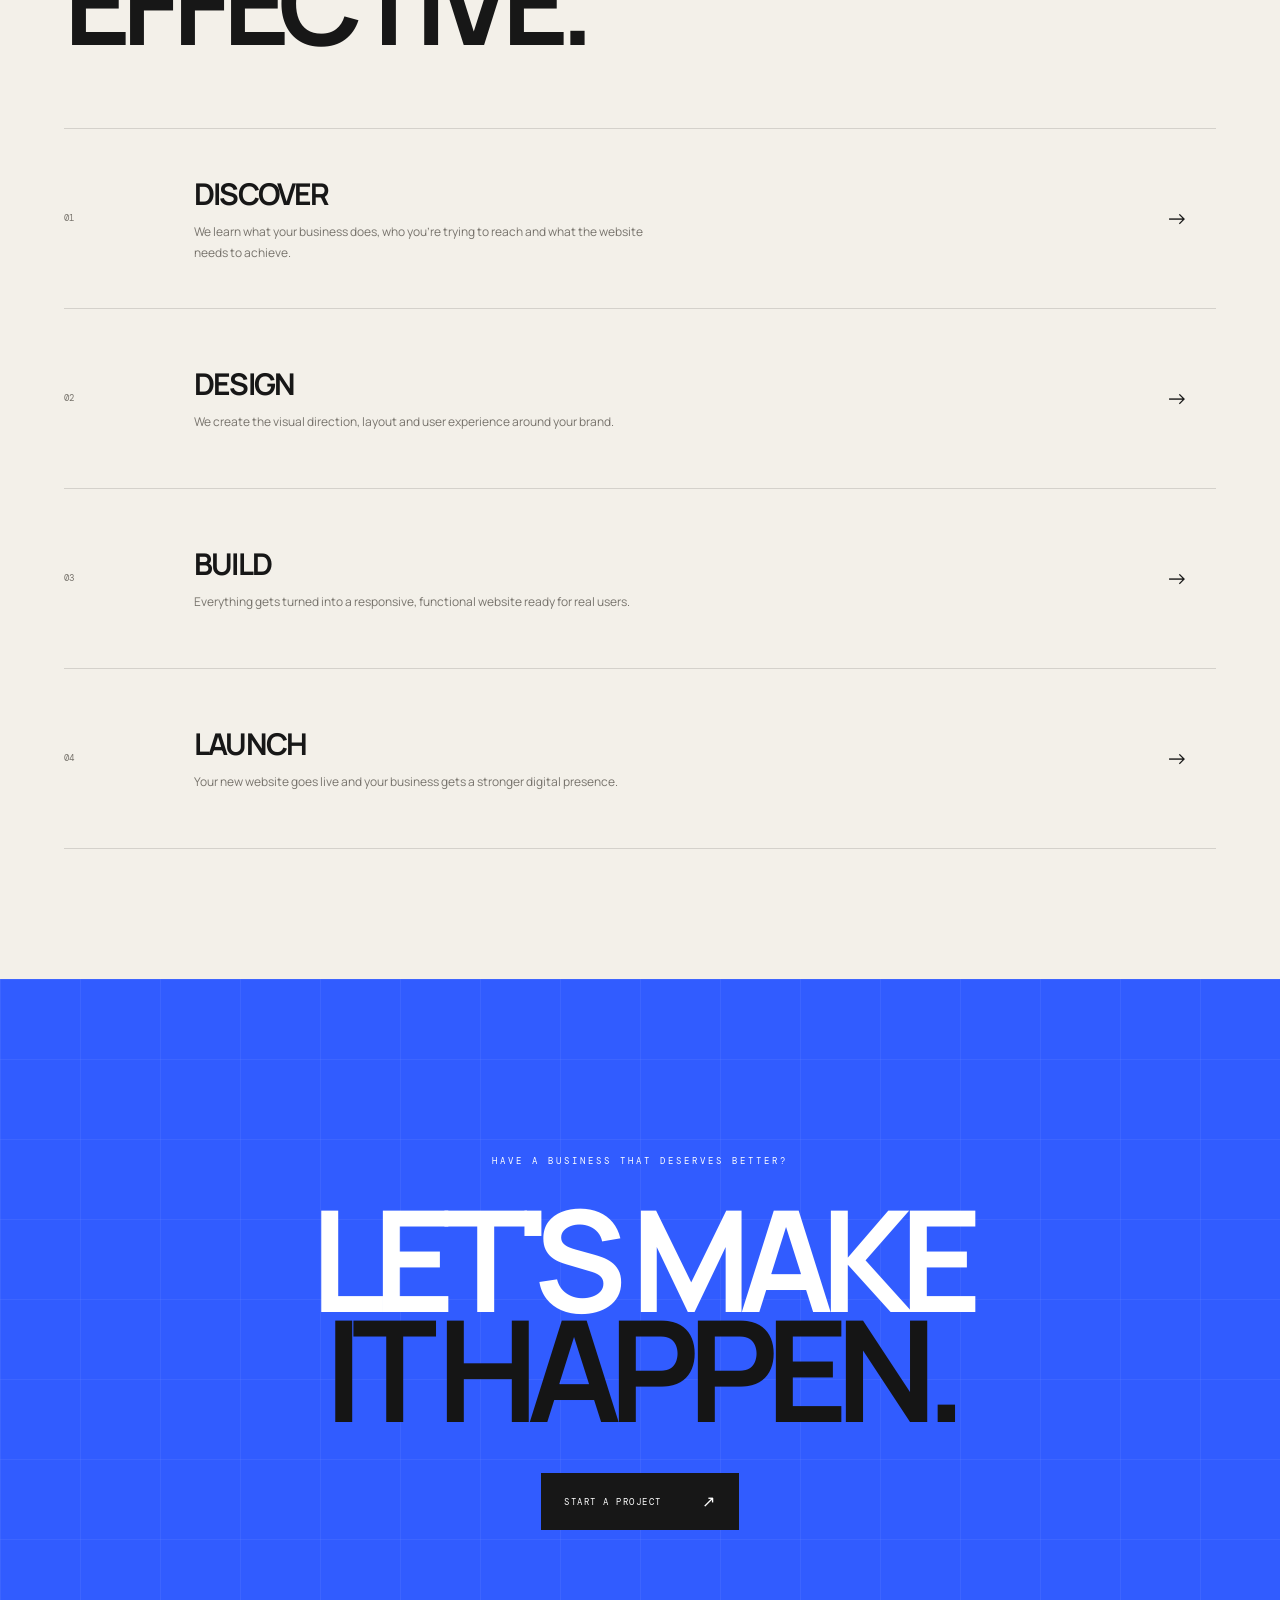
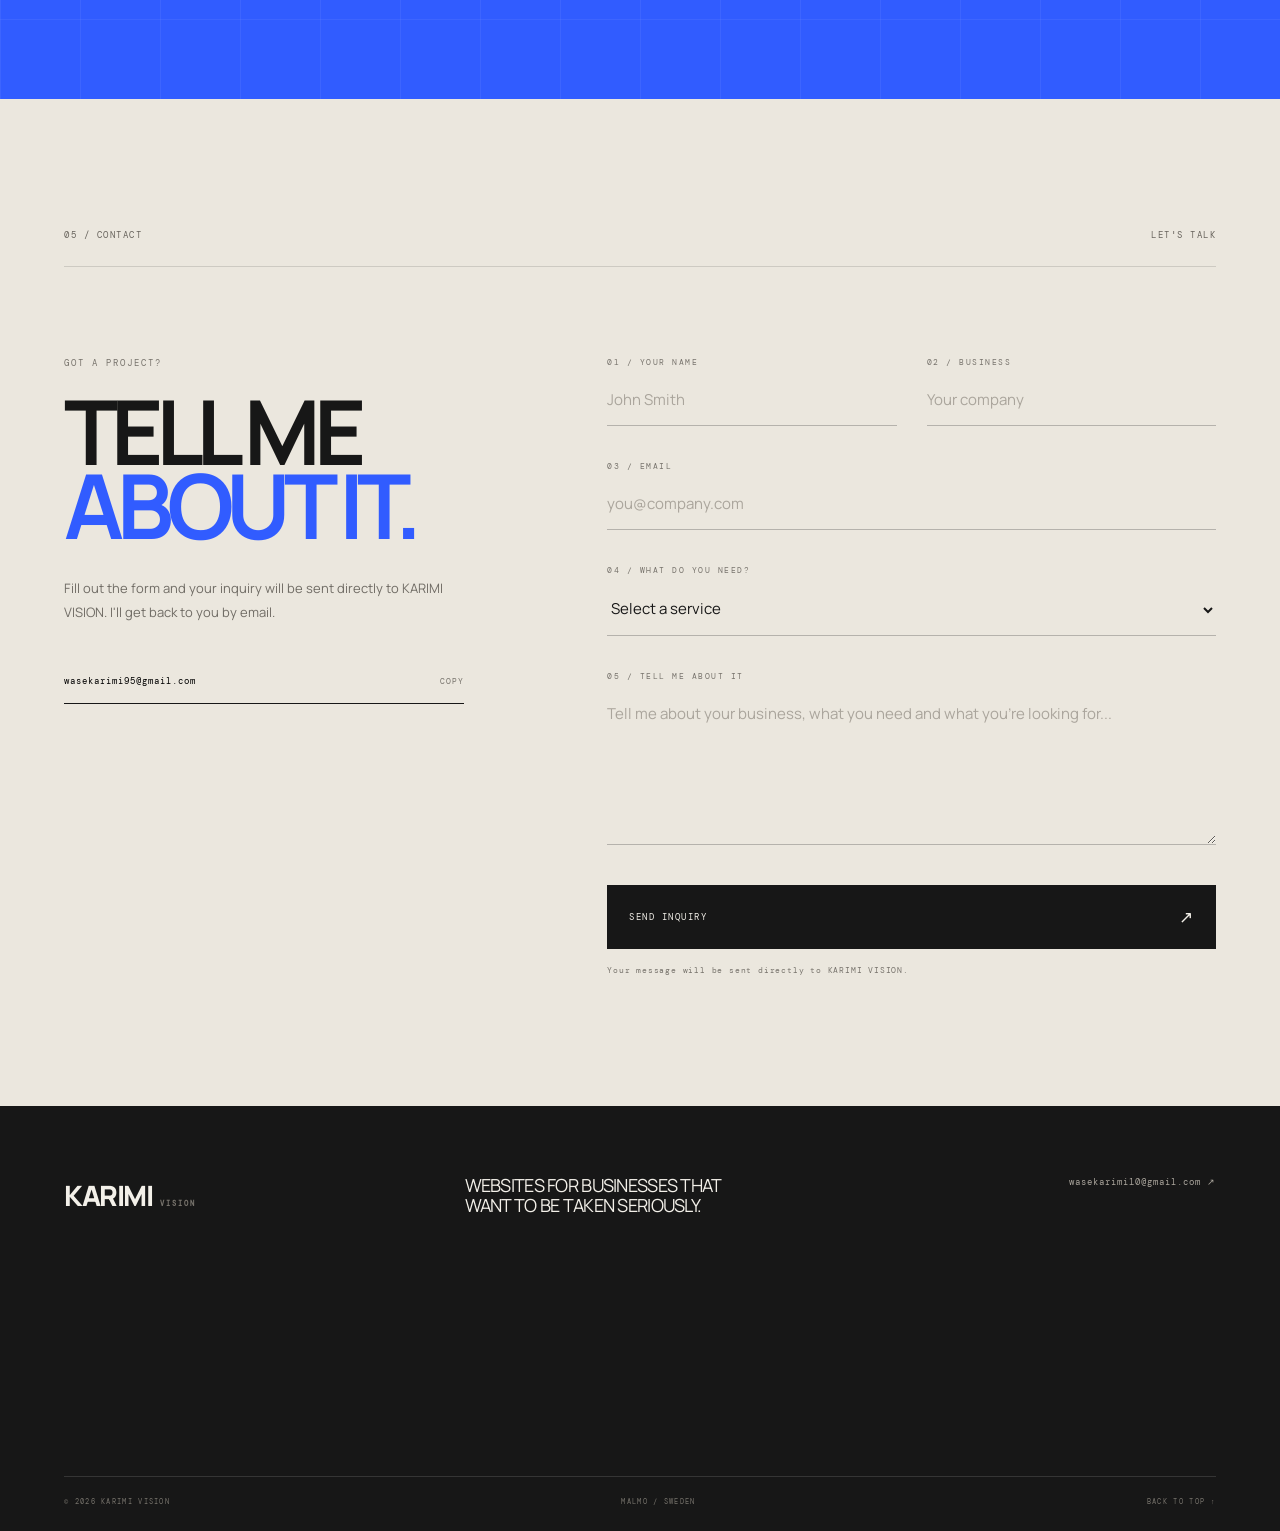
==== commit cc6d4396: "Update index.html" ====
--- a/index.html
+++ b/index.html
@@ -3,20 +3,15 @@
 
 <head>
     <meta charset="UTF-8">
+    <meta name="viewport" content="width=device-width, initial-scale=1.0">
+
+    <title>KARIMI VISION — Digital Experiences</title>
+
+    <meta name="description"
+        content="KARIMI VISION creates modern, high-converting websites for businesses that want to stand out.">
 
     <!-- GOOGLE SEARCH CONSOLE VERIFICATION -->
     <meta name="google-site-verification" content="DIN_KOD_HÄR">
-
-    <title>KARIMI VISION — Web Design</title>
-
-    ...
-    <meta charset="UTF-8">
-    <meta name="viewport" content="width=device-width, initial-scale=1.0">
-
-    <title>KARIMI VISION — Digital Experiences</title>
-
-    <meta name="description"
-        content="KARIMI VISION creates modern, high-converting websites for businesses that want to stand out.">
 
     <link rel="preconnect" href="https://fonts.googleapis.com">
     <link rel="preconnect" href="https://fonts.gstatic.com" crossorigin>
